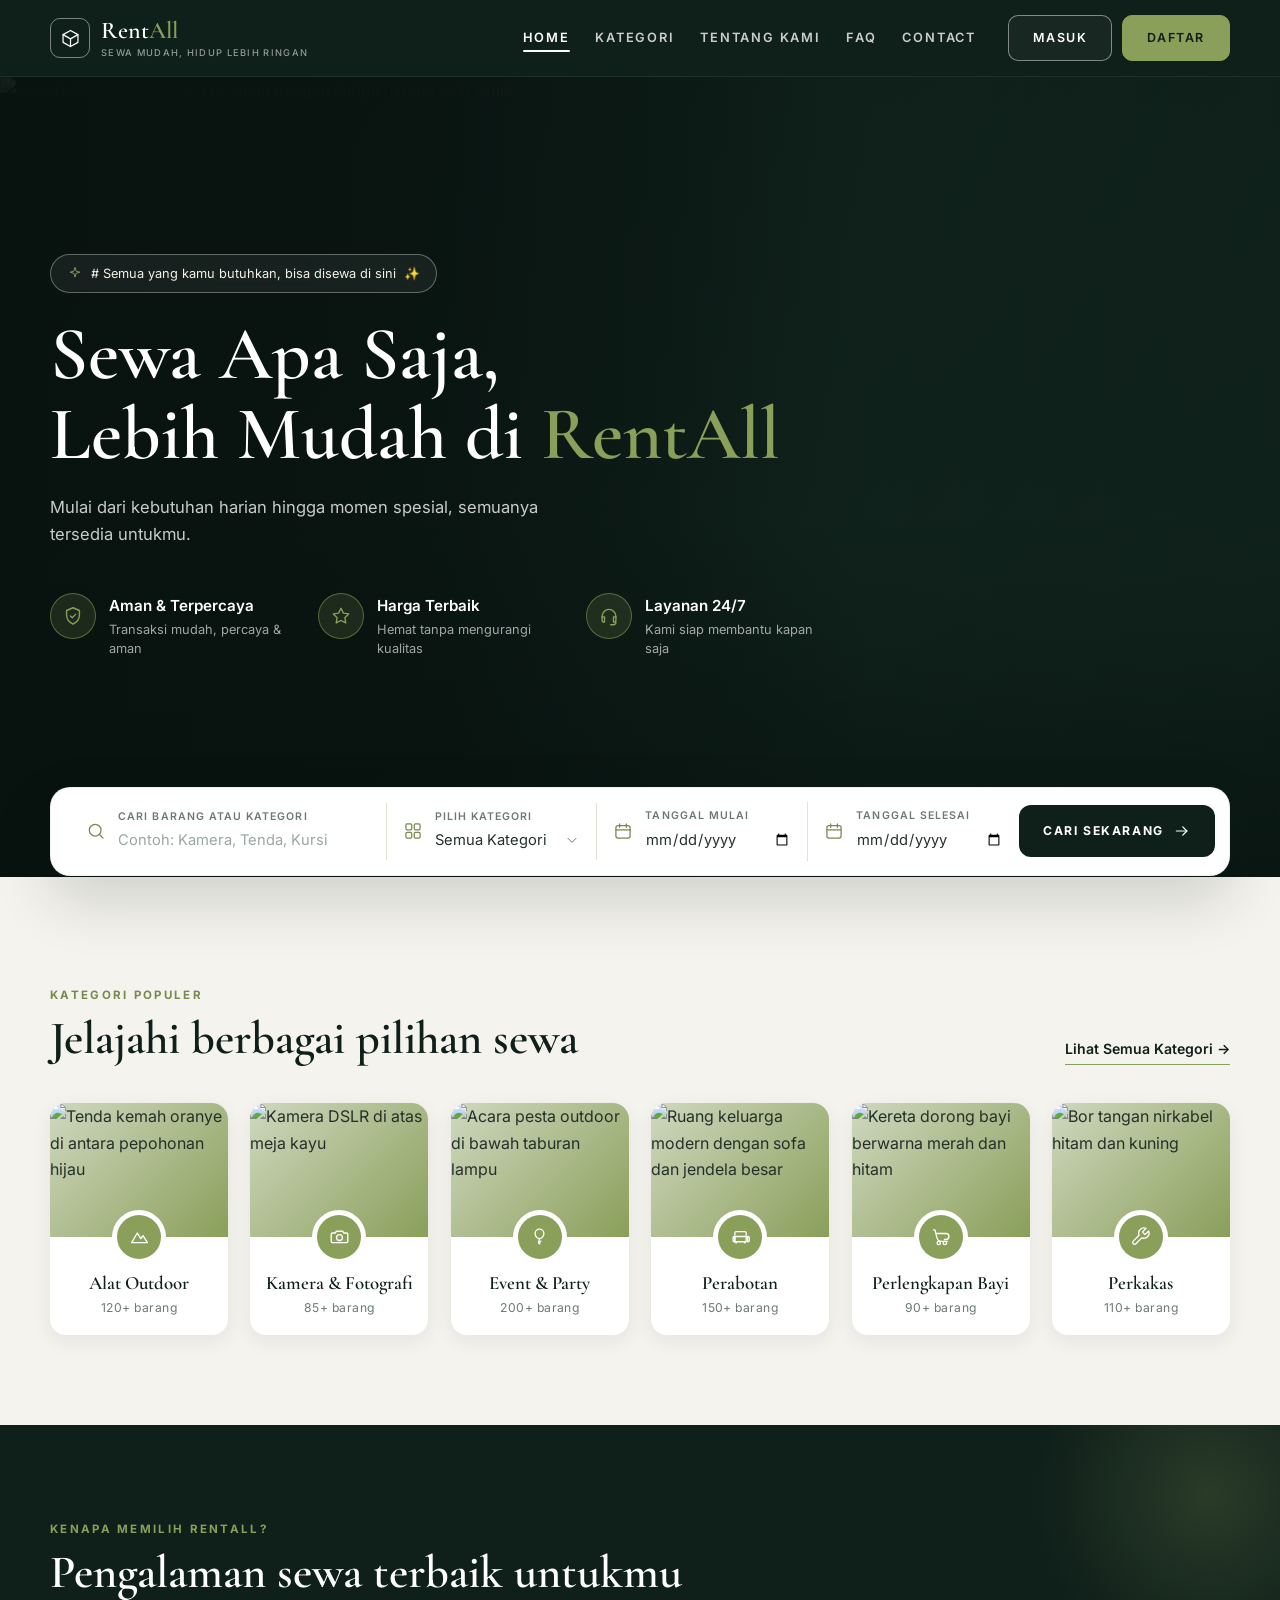
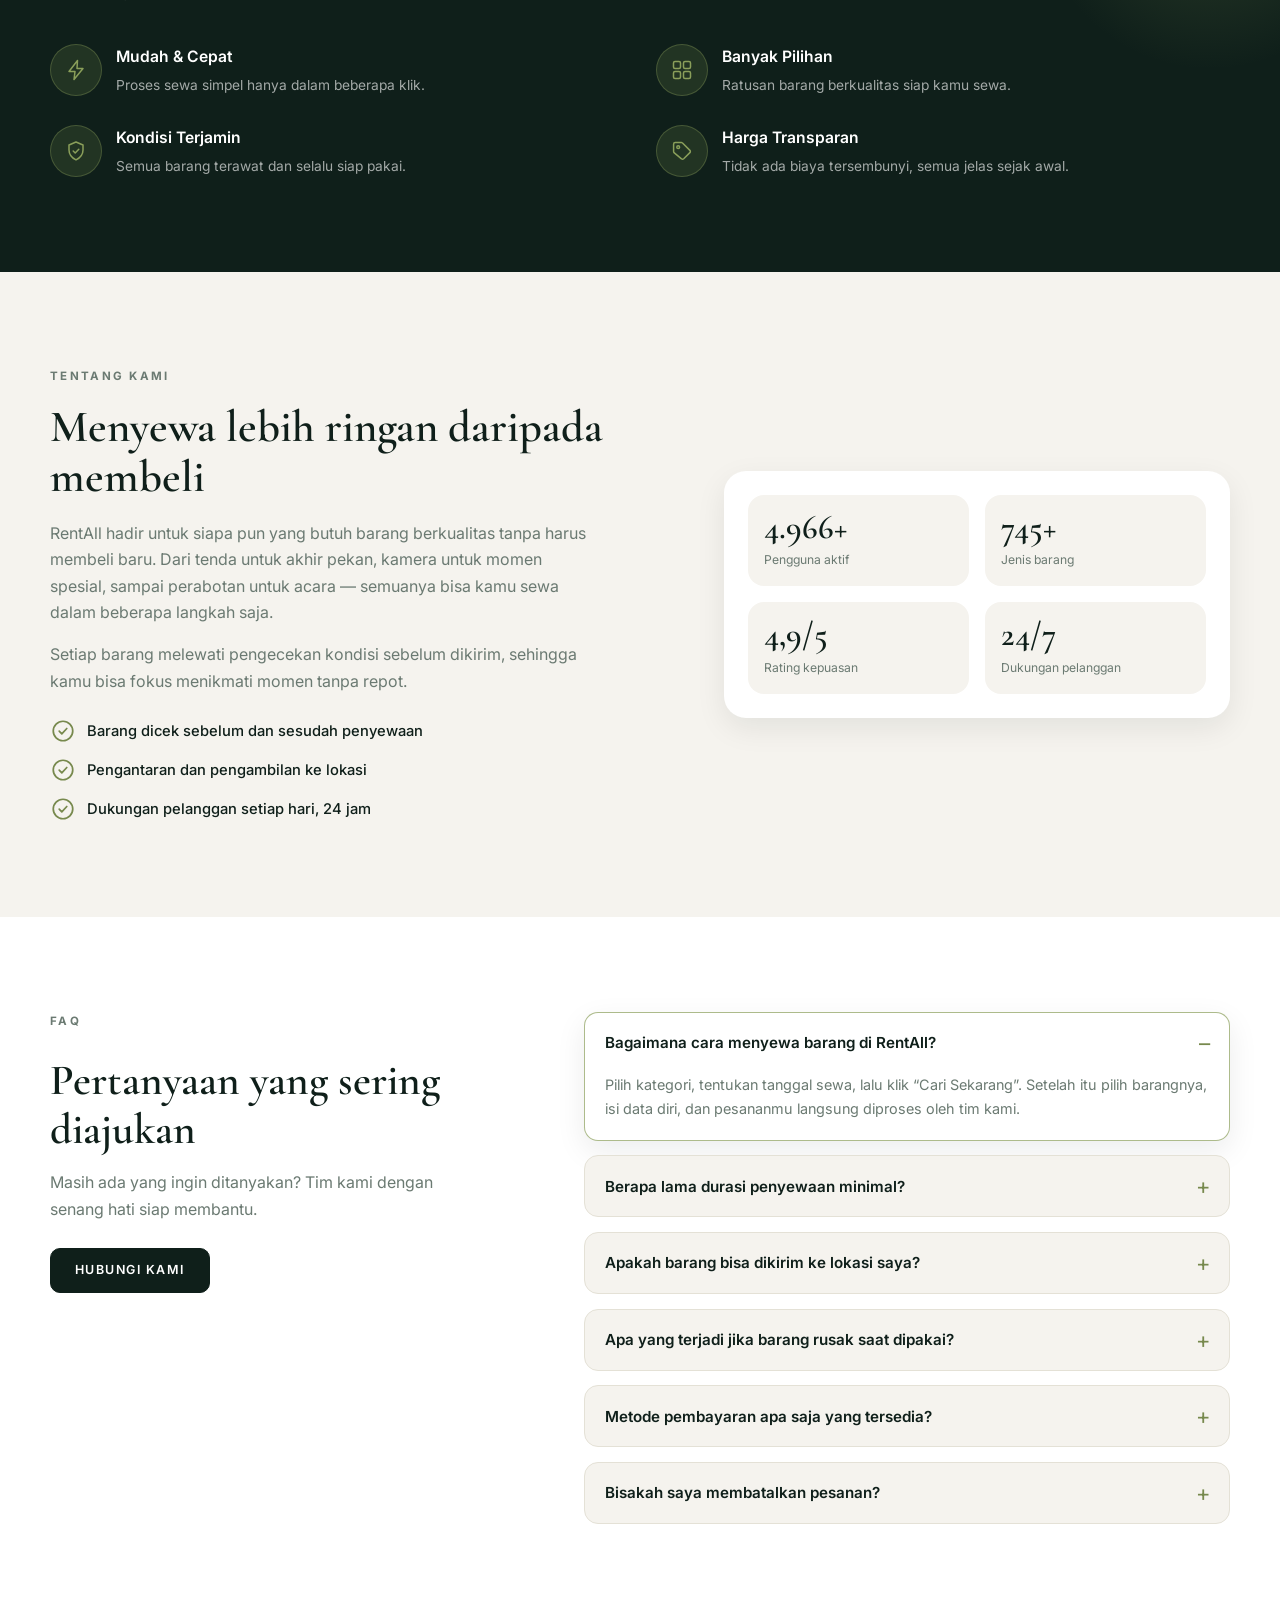
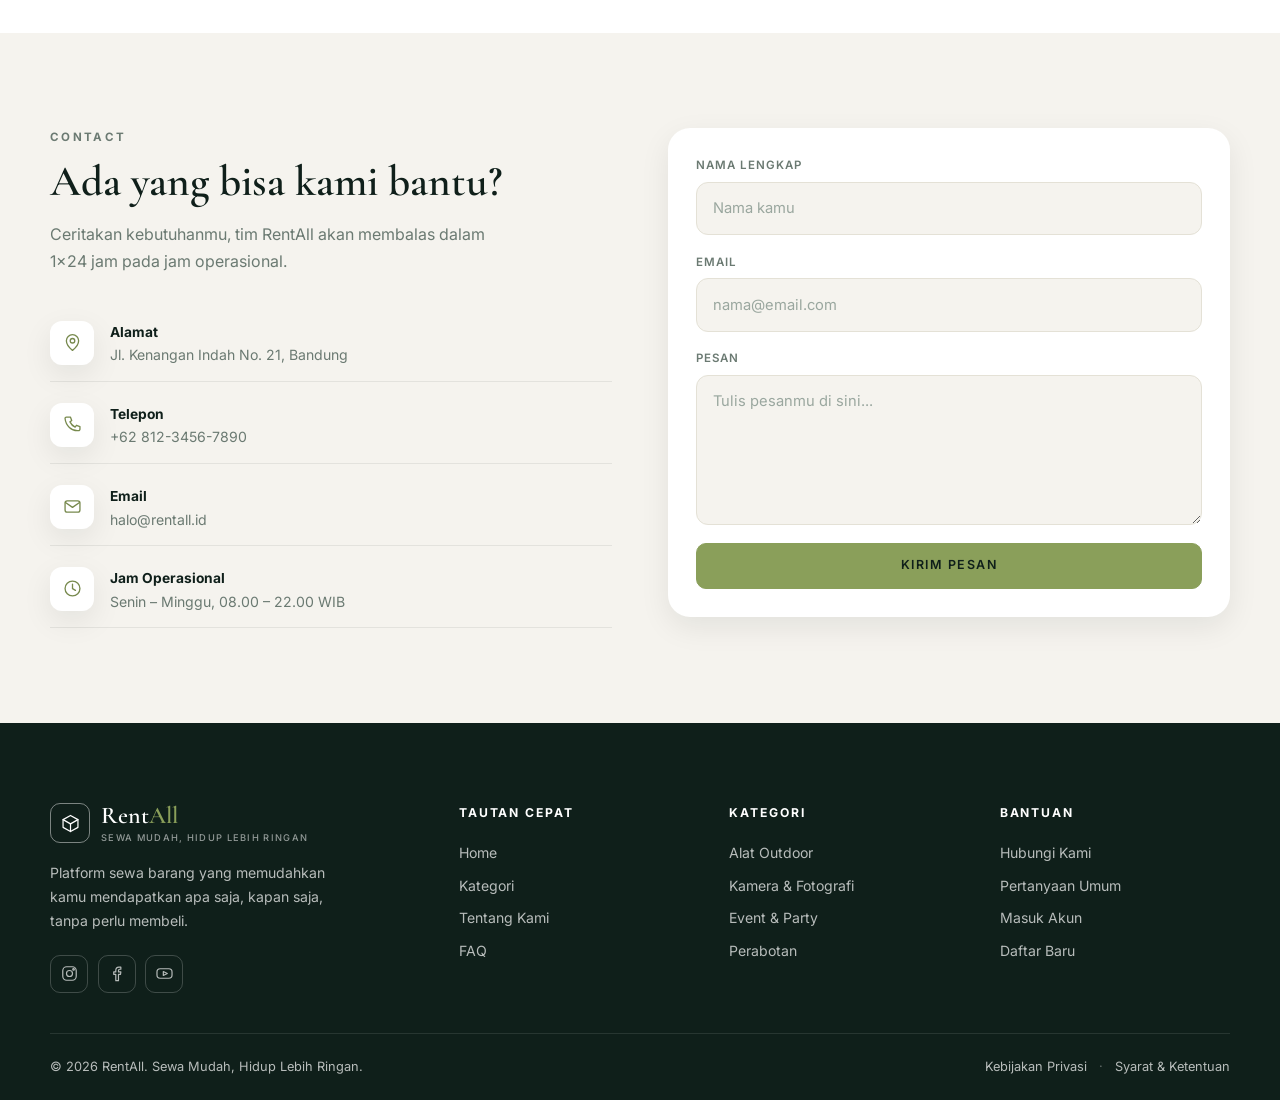
==== index.html @ a08d4164 "Initial commit rentall" ====
<!DOCTYPE html>
<html lang="id">
<head>
  <meta charset="UTF-8">
  <meta name="viewport" content="width=device-width, initial-scale=1.0">
  <meta name="description" content="RentAll — Sewa Mudah, Hidup Lebih Ringan. Sewa alat outdoor, kamera, perabotan, dan kebutuhan lainnya dengan mudah.">
  <title>RentAll — Sewa Mudah, Hidup Lebih Ringan</title>

  <!-- Google Fonts: serif elegan + sans bersih -->
  <link rel="preconnect" href="https://fonts.googleapis.com">
  <link rel="preconnect" href="https://fonts.gstatic.com" crossorigin>
  <link href="https://fonts.googleapis.com/css2?family=Cormorant+Garamond:wght@500;600;700&family=Inter:wght@400;500;600;700&display=swap" rel="stylesheet">

  <link rel="icon" href="data:image/svg+xml,%3Csvg xmlns='http://www.w3.org/2000/svg' viewBox='0 0 24 24' fill='none' stroke='%238a9f5a' stroke-width='1.6'%3E%3Cpath d='M12 2.8 20.5 7.6v8.8L12 21.2 3.5 16.4V7.6L12 2.8Z'/%3E%3C/svg%3E">
  <link rel="stylesheet" href="css/style.css">
  <script>document.documentElement.classList.add('js');</script>
  <script src="js/main.js" defer></script>
</head>

<body>
  <!-- ============ NAVBAR ============ -->
  <header class="site-header">
    <nav class="navbar container" aria-label="Navigasi utama">
      <!-- Logo kubus outline + wordmark -->
      <a href="#home" class="logo">
        <span class="logo-mark" aria-hidden="true">
          <svg viewBox="0 0 24 24" fill="none" stroke="currentColor" stroke-width="1.4" stroke-linecap="round" stroke-linejoin="round">
            <path d="M12 2.8 20.5 7.6v8.8L12 21.2 3.5 16.4V7.6L12 2.8Z"/>
            <path d="M3.5 7.6 12 12.4l8.5-4.8"/>
            <path d="M12 12.4v8.8"/>
          </svg>
        </span>
        <span class="logo-text"><span class="logo-name">Rent<span>All</span></span>
          <small>Sewa Mudah, Hidup Lebih Ringan</small>
        </span>
      </a>

      <!-- Checkbox hack untuk menu mobile -->
      <input type="checkbox" id="nav-toggle" class="nav-toggle">
      <label for="nav-toggle" class="nav-burger">
        <span class="sr-only">Buka menu navigasi</span>
        <svg viewBox="0 0 24 24" fill="none" stroke="currentColor" stroke-width="1.5" stroke-linecap="round" aria-hidden="true">
          <path d="M4 7h16M4 12h16M4 17h16"/>
        </svg>
      </label>

      <div class="nav-panel">
        <ul class="nav-links">
          <li><a href="#home" class="active">HOME</a></li>
          <li><a href="#kategori">KATEGORI</a></li>
          <li><a href="#tentang">TENTANG KAMI</a></li>
          <li><a href="#faq">FAQ</a></li>
          <li><a href="#contact">CONTACT</a></li>
        </ul>
        <div class="nav-actions">
          <a href="#masuk" class="btn btn-ghost">MASUK</a>
          <a href="#daftar" class="btn btn-olive">DAFTAR</a>
        </div>
      </div>
    </nav>
  </header>

  <main>
    <!-- ============ HERO ============ -->
    <section id="home" class="hero">
      <img class="hero-photo" src="https://images.unsplash.com/photo-1773634743642-84fa10a2acd9?auto=format&fit=crop&w=1920&q=80" alt="Area duduk outdoor yang nyaman dengan lampu hangat saat senja">
      <div class="hero-overlay" aria-hidden="true"></div>

      <div class="container hero-inner">
       <div class="hero-copy">
        <p class="hero-badge">
          <svg viewBox="0 0 24 24" fill="none" stroke="currentColor" stroke-width="1.4" stroke-linejoin="round" aria-hidden="true">
            <path d="m12 3.5 1.7 5.6 5.6 1.7-5.6 1.7-1.7 5.6-1.7-5.6-5.6-1.7 5.6-1.7L12 3.5Z"/>
          </svg>
          # Semua yang kamu butuhkan, bisa disewa di sini <span aria-hidden="true">✨</span>
        </p>

        <h1>Sewa Apa Saja,<br>Lebih Mudah di <span class="accent">RentAll</span></h1>

        <p class="hero-sub">Mulai dari kebutuhan harian hingga momen spesial, semuanya tersedia untukmu.</p>

        <!-- Tiga highlight berikon bulat -->
        <ul class="hero-highlights">
          <li>
            <span class="hl-icon" aria-hidden="true">
              <svg viewBox="0 0 24 24" fill="none" stroke="currentColor" stroke-width="1.5" stroke-linecap="round" stroke-linejoin="round">
                <path d="M12 3 19 6v5c0 4.4-2.9 7.9-7 9.9-4.1-2-7-5.5-7-9.9V6l7-3Z"/>
                <path d="m9.2 12 2 2 3.6-3.8"/>
              </svg>
            </span>
            <span class="hl-text">
              <strong>Aman &amp; Terpercaya</strong>
              <small>Transaksi mudah, percaya &amp; aman</small>
            </span>
          </li>
          <li>
            <span class="hl-icon" aria-hidden="true">
              <svg viewBox="0 0 24 24" fill="none" stroke="currentColor" stroke-width="1.5" stroke-linecap="round" stroke-linejoin="round">
                <path d="m12 3.6 2.6 5.3 5.8.8-4.2 4.1 1 5.8-5.2-2.7-5.2 2.7 1-5.8-4.2-4.1 5.8-.8L12 3.6Z"/>
              </svg>
            </span>
            <span class="hl-text">
              <strong>Harga Terbaik</strong>
              <small>Hemat tanpa mengurangi kualitas</small>
            </span>
          </li>
          <li>
            <span class="hl-icon" aria-hidden="true">
              <svg viewBox="0 0 24 24" fill="none" stroke="currentColor" stroke-width="1.5" stroke-linecap="round" stroke-linejoin="round">
                <path d="M4.5 13.5v-1.2a7.5 7.5 0 0 1 15 0v1.2"/>
                <path d="M4.5 13h2.6v5.6H6a1.5 1.5 0 0 1-1.5-1.5V13Z"/>
                <path d="M19.5 13h-2.6v5.6H18a1.5 1.5 0 0 0 1.5-1.5V13Z"/>
                <path d="M19.5 18.6v.4a2.5 2.5 0 0 1-2.5 2.5h-3.2"/>
              </svg>
            </span>
            <span class="hl-text">
              <strong>Layanan 24/7</strong>
              <small>Kami siap membantu kapan saja</small>
            </span>
          </li>
        </ul>
       </div>
      </div>
    </section>

    <!-- ============ SEARCH BAR MELAYANG ============ -->
    <section class="search" aria-label="Pencarian barang">
      <div class="container">
        <form class="search-card" action="#" method="get">
          <div class="search-field">
            <span class="sf-icon" aria-hidden="true">
              <svg viewBox="0 0 24 24" fill="none" stroke="currentColor" stroke-width="1.5" stroke-linecap="round">
                <circle cx="11" cy="11" r="7"/><path d="m20.5 20.5-4-4"/>
              </svg>
            </span>
            <span class="sf-body">
              <label for="q">Cari barang atau kategori</label>
              <input type="text" id="q" name="q" placeholder="Contoh: Kamera, Tenda, Kursi" required>
            </span>
          </div>

          <div class="search-field">
            <span class="sf-icon" aria-hidden="true">
              <svg viewBox="0 0 24 24" fill="none" stroke="currentColor" stroke-width="1.5" stroke-linecap="round" stroke-linejoin="round">
                <rect x="3.5" y="3.5" width="7" height="7" rx="1.5"/><rect x="13.5" y="3.5" width="7" height="7" rx="1.5"/>
                <rect x="3.5" y="13.5" width="7" height="7" rx="1.5"/><rect x="13.5" y="13.5" width="7" height="7" rx="1.5"/>
              </svg>
            </span>
            <span class="sf-body">
              <label for="kategori-pilih">Pilih Kategori</label>
              <select id="kategori-pilih" name="kategori" required>
                <option value="">Semua Kategori</option>
                <option>Alat Outdoor</option>
                <option>Kamera &amp; Fotografi</option>
                <option>Event &amp; Party</option>
                <option>Perabotan</option>
                <option>Perlengkapan Bayi</option>
                <option>Perkakas</option>
              </select>
            </span>
          </div>

          <div class="search-field">
            <span class="sf-icon" aria-hidden="true">
              <svg viewBox="0 0 24 24" fill="none" stroke="currentColor" stroke-width="1.5" stroke-linecap="round" stroke-linejoin="round">
                <rect x="3.5" y="5.5" width="17" height="15" rx="2.5"/><path d="M8 3.5v4M16 3.5v4M3.5 10.5h17"/>
              </svg>
            </span>
            <span class="sf-body">
              <label for="mulai">Tanggal Mulai</label>
              <input type="date" id="mulai" name="mulai" required>
            </span>
          </div>

          <div class="search-field">
            <span class="sf-icon" aria-hidden="true">
              <svg viewBox="0 0 24 24" fill="none" stroke="currentColor" stroke-width="1.5" stroke-linecap="round" stroke-linejoin="round">
                <rect x="3.5" y="5.5" width="17" height="15" rx="2.5"/><path d="M8 3.5v4M16 3.5v4M3.5 10.5h17"/>
              </svg>
            </span>
            <span class="sf-body">
              <label for="selesai">Tanggal Selesai</label>
              <input type="date" id="selesai" name="selesai" required>
            </span>
          </div>

          <button type="submit" class="btn-search">
            CARI SEKARANG
            <svg viewBox="0 0 24 24" fill="none" stroke="currentColor" stroke-width="1.6" stroke-linecap="round" stroke-linejoin="round" aria-hidden="true">
              <path d="M4.5 12h14"/><path d="m13 6.5 5.5 5.5-5.5 5.5"/>
            </svg>
          </button>
        </form>
      </div>
    </section>

    <!-- ============ KATEGORI POPULER ============ -->
    <section id="kategori" class="kategori">
      <div class="container">
        <div class="section-head">
          <div>
            <p class="kicker">KATEGORI POPULER</p>
            <h2>Jelajahi berbagai pilihan sewa</h2>
          </div>
          <a href="#kategori" class="link-more">Lihat Semua Kategori →</a>
        </div>

        <div class="cat-grid">
          <a href="#kategori" class="cat-card" data-keywords="tenda kemah camping sleeping bag carrier ransel matras kompor gunung hiking">
            <div class="cat-media">
              <img src="https://images.unsplash.com/photo-1504280390367-361c6d9f38f4?auto=format&fit=crop&w=800&q=80" alt="Tenda kemah oranye di antara pepohonan hijau" loading="lazy">
            </div>
            <div class="cat-body">
              <span class="cat-icon" aria-hidden="true">
                <svg viewBox="0 0 24 24" fill="none" stroke="currentColor" stroke-width="1.5" stroke-linecap="round" stroke-linejoin="round">
                  <path d="m3 19 6.5-11 4 6.5L16 11l5 8H3Z"/>
                </svg>
              </span>
              <h3>Alat Outdoor</h3>
              <p>120+ barang</p>
            </div>
          </a>

          <a href="#kategori" class="cat-card" data-keywords="kamera dslr mirrorless lensa tripod drone gopro foto video">
            <div class="cat-media">
              <img src="https://images.unsplash.com/photo-1495707902641-75cac588d2e9?auto=format&fit=crop&w=800&q=80" alt="Kamera DSLR di atas meja kayu" loading="lazy">
            </div>
            <div class="cat-body">
              <span class="cat-icon" aria-hidden="true">
                <svg viewBox="0 0 24 24" fill="none" stroke="currentColor" stroke-width="1.5" stroke-linecap="round" stroke-linejoin="round">
                  <path d="M4 8h3l1.5-2h7L17 8h3a1.5 1.5 0 0 1 1.5 1.5v8A1.5 1.5 0 0 1 20 19H4a1.5 1.5 0 0 1-1.5-1.5v-8A1.5 1.5 0 0 1 4 8Z"/>
                  <circle cx="12" cy="13.2" r="3.4"/>
                </svg>
              </span>
              <h3>Kamera &amp; Fotografi</h3>
              <p>85+ barang</p>
            </div>
          </a>

          <a href="#kategori" class="cat-card" data-keywords="pesta acara tenda sound system speaker kursi meja dekorasi lampu proyektor">
            <div class="cat-media">
              <img src="https://images.unsplash.com/photo-1574482211311-45a2169db57c?auto=format&fit=crop&w=800&q=80" alt="Acara pesta outdoor di bawah taburan lampu" loading="lazy">
            </div>
            <div class="cat-body">
              <span class="cat-icon" aria-hidden="true">
                <svg viewBox="0 0 24 24" fill="none" stroke="currentColor" stroke-width="1.5" stroke-linecap="round" stroke-linejoin="round">
                  <path d="M12 3.5a5 5 0 0 1 5 5c0 3.4-2.5 5.9-5 5.9S7 11.9 7 8.5a5 5 0 0 1 5-5Z"/>
                  <path d="M12 14.4c0 2-1.2 3.1-1.2 4.4 0 1 .8 1.7 1.7 1.7"/>
                  <path d="M11.4 18.6c1 0 1.9-.5 2.2-1.4"/>
                </svg>
              </span>
              <h3>Event &amp; Party</h3>
              <p>200+ barang</p>
            </div>
          </a>

          <a href="#kategori" class="cat-card" data-keywords="sofa meja kursi lemari kasur rak furnitur rumah">
            <div class="cat-media">
              <img src="https://images.unsplash.com/photo-1583847268964-b28dc8f51f92?auto=format&fit=crop&w=800&q=80" alt="Ruang keluarga modern dengan sofa dan jendela besar" loading="lazy">
            </div>
            <div class="cat-body">
              <span class="cat-icon" aria-hidden="true">
                <svg viewBox="0 0 24 24" fill="none" stroke="currentColor" stroke-width="1.5" stroke-linecap="round" stroke-linejoin="round">
                  <path d="M5.5 10.5V8A1.5 1.5 0 0 1 7 6.5h10A1.5 1.5 0 0 1 18.5 8v2.5"/>
                  <path d="M3.5 13.5A1.5 1.5 0 0 1 5 12h.5v6H5a1.5 1.5 0 0 1-1.5-1.5v-3Z"/>
                  <path d="M20.5 12A1.5 1.5 0 0 1 22 13.5v3A1.5 1.5 0 0 1 20.5 18H20v-6h.5Z"/>
                  <path d="M5.5 12h13v6h-13z"/>
                  <path d="M7 18v1.5M17 18v1.5"/>
                </svg>
              </span>
              <h3>Perabotan</h3>
              <p>150+ barang</p>
            </div>
          </a>

          <a href="#kategori" class="cat-card" data-keywords="stroller kereta dorong baby box bayi car seat anak">
            <div class="cat-media">
              <img src="https://images.unsplash.com/photo-1559135141-2bea6465fccf?auto=format&fit=crop&w=800&q=80" alt="Kereta dorong bayi berwarna merah dan hitam" loading="lazy">
            </div>
            <div class="cat-body">
              <span class="cat-icon" aria-hidden="true">
                <svg viewBox="0 0 24 24" fill="none" stroke="currentColor" stroke-width="1.5" stroke-linecap="round" stroke-linejoin="round">
                  <path d="M4 4.5h1.7l2.2 8.7a5.6 5.6 0 0 0 5.4 4.3H20"/>
                  <path d="M7.9 8.6h10.3a3.4 3.4 0 0 1 0 6.8h-1.7"/>
                  <circle cx="10" cy="19.4" r="1.9"/>
                  <circle cx="17" cy="19.4" r="1.9"/>
                </svg>
              </span>
              <h3>Perlengkapan Bayi</h3>
              <p>90+ barang</p>
            </div>
          </a>

          <a href="#kategori" class="cat-card" data-keywords="bor gerinda tangga obeng palu tang mesin tukang">
            <div class="cat-media">
              <img src="https://images.unsplash.com/photo-1572981779307-38b8cabb2407?auto=format&fit=crop&w=800&q=80" alt="Bor tangan nirkabel hitam dan kuning" loading="lazy">
            </div>
            <div class="cat-body">
              <span class="cat-icon" aria-hidden="true">
                <svg viewBox="0 0 24 24" fill="none" stroke="currentColor" stroke-width="1.5" stroke-linecap="round" stroke-linejoin="round">
                  <path d="M14.8 6.2a1 1 0 0 0 0 1.4l1.6 1.6a1 1 0 0 0 1.4 0l3.5-3.5a6 6 0 0 1-7.9 7.9l-6.7 6.7a2.1 2.1 0 0 1-3-3l6.7-6.7a6 6 0 0 1 7.9-7.9l-3.5 3.5Z"/>
                </svg>
              </span>
              <h3>Perkakas</h3>
              <p>110+ barang</p>
            </div>
          </a>
        </div>
      </div>
    </section>

    <!-- ============ KENAPA MEMILIH RENTALL ============ -->
    <section class="why" aria-labelledby="why-title">
      <div class="container">
        <p class="kicker">KENAPA MEMILIH RENTALL?</p>
        <h2 id="why-title">Pengalaman sewa terbaik untukmu</h2>

        <ul class="why-grid">
          <li class="why-item">
            <span class="why-icon" aria-hidden="true">
              <svg viewBox="0 0 24 24" fill="none" stroke="currentColor" stroke-width="1.5" stroke-linecap="round" stroke-linejoin="round">
                <path d="M13.5 2.5 5 13.5h6L10 21.5l9-11h-6l.5-8Z"/>
              </svg>
            </span>
            <div class="why-text">
              <h3>Mudah &amp; Cepat</h3>
              <p>Proses sewa simpel hanya dalam beberapa klik.</p>
            </div>
          </li>
          <li class="why-item">
            <span class="why-icon" aria-hidden="true">
              <svg viewBox="0 0 24 24" fill="none" stroke="currentColor" stroke-width="1.5" stroke-linecap="round" stroke-linejoin="round">
                <rect x="3.5" y="3.5" width="7" height="7" rx="1.5"/><rect x="13.5" y="3.5" width="7" height="7" rx="1.5"/>
                <rect x="3.5" y="13.5" width="7" height="7" rx="1.5"/><rect x="13.5" y="13.5" width="7" height="7" rx="1.5"/>
              </svg>
            </span>
            <div class="why-text">
              <h3>Banyak Pilihan</h3>
              <p>Ratusan barang berkualitas siap kamu sewa.</p>
            </div>
          </li>
          <li class="why-item">
            <span class="why-icon" aria-hidden="true">
              <svg viewBox="0 0 24 24" fill="none" stroke="currentColor" stroke-width="1.5" stroke-linecap="round" stroke-linejoin="round">
                <path d="M12 3 19 6v5c0 4.4-2.9 7.9-7 9.9-4.1-2-7-5.5-7-9.9V6l7-3Z"/>
                <path d="m9.2 12 2 2 3.6-3.8"/>
              </svg>
            </span>
            <div class="why-text">
              <h3>Kondisi Terjamin</h3>
              <p>Semua barang terawat dan selalu siap pakai.</p>
            </div>
          </li>
          <li class="why-item">
            <span class="why-icon" aria-hidden="true">
              <svg viewBox="0 0 24 24" fill="none" stroke="currentColor" stroke-width="1.5" stroke-linecap="round" stroke-linejoin="round">
                <path d="M3.6 11.4V5.2A1.6 1.6 0 0 1 5.2 3.6h6.2c.4 0 .8.2 1.1.4l7.4 7.4c.6.6.6 1.6 0 2.2l-6.2 6.2a1.6 1.6 0 0 1-2.2 0L4 13.7a1.6 1.6 0 0 1-.4-1.1Z"/>
                <circle cx="8.2" cy="8.2" r="1.4"/>
              </svg>
            </span>
            <div class="why-text">
              <h3>Harga Transparan</h3>
              <p>Tidak ada biaya tersembunyi, semua jelas sejak awal.</p>
            </div>
          </li>
        </ul>
      </div>
    </section>

    <!-- ============ TENTANG KAMI ============ -->
    <section id="tentang" class="tentang">
      <div class="container tentang-grid">
        <div class="tentang-text">
          <p class="kicker">TENTANG KAMI</p>
          <h2>Menyewa lebih ringan daripada membeli</h2>
          <p>RentAll hadir untuk siapa pun yang butuh barang berkualitas tanpa harus membeli baru. Dari tenda untuk akhir pekan, kamera untuk momen spesial, sampai perabotan untuk acara — semuanya bisa kamu sewa dalam beberapa langkah saja.</p>
          <p>Setiap barang melewati pengecekan kondisi sebelum dikirim, sehingga kamu bisa fokus menikmati momen tanpa repot.</p>

          <ul class="check-list">
            <li>
              <span aria-hidden="true"><svg viewBox="0 0 24 24" fill="none" stroke="currentColor" stroke-width="1.6" stroke-linecap="round" stroke-linejoin="round"><circle cx="12" cy="12" r="9"/><path d="m8.5 12.2 2.4 2.4 4.6-4.9"/></svg></span>
              Barang dicek sebelum dan sesudah penyewaan
            </li>
            <li>
              <span aria-hidden="true"><svg viewBox="0 0 24 24" fill="none" stroke="currentColor" stroke-width="1.6" stroke-linecap="round" stroke-linejoin="round"><circle cx="12" cy="12" r="9"/><path d="m8.5 12.2 2.4 2.4 4.6-4.9"/></svg></span>
              Pengantaran dan pengambilan ke lokasi
            </li>
            <li>
              <span aria-hidden="true"><svg viewBox="0 0 24 24" fill="none" stroke="currentColor" stroke-width="1.6" stroke-linecap="round" stroke-linejoin="round"><circle cx="12" cy="12" r="9"/><path d="m8.5 12.2 2.4 2.4 4.6-4.9"/></svg></span>
              Dukungan pelanggan setiap hari, 24 jam
            </li>
          </ul>
        </div>

        <aside class="stat-card" aria-label="Statistik RentAll">
          <div class="stat"><strong data-count="5000" data-suffix="+">5.000+</strong><span>Pengguna aktif</span></div>
          <div class="stat"><strong data-count="750" data-suffix="+">750+</strong><span>Jenis barang</span></div>
          <div class="stat"><strong data-count="4.9" data-decimals="1" data-suffix="/5">4,9/5</strong><span>Rating kepuasan</span></div>
          <div class="stat"><strong>24/7</strong><span>Dukungan pelanggan</span></div>
        </aside>
      </div>
    </section>

    <!-- ============ FAQ ============ -->
    <section id="faq" class="faq">
      <div class="container faq-grid">
        <div class="faq-intro">
          <p class="kicker">FAQ</p>
          <h2>Pertanyaan yang sering diajukan</h2>
          <p>Masih ada yang ingin ditanyakan? Tim kami dengan senang hati siap membantu.</p>
          <a href="#contact" class="btn btn-dark">HUBUNGI KAMI</a>
        </div>

        <div class="faq-list">
          <details open>
            <summary>Bagaimana cara menyewa barang di RentAll?</summary>
            <p>Pilih kategori, tentukan tanggal sewa, lalu klik “Cari Sekarang”. Setelah itu pilih barangnya, isi data diri, dan pesananmu langsung diproses oleh tim kami.</p>
          </details>
          <details>
            <summary>Berapa lama durasi penyewaan minimal?</summary>
            <p>Minimal penyewaan adalah 1 hari untuk sebagian besar barang. Beberapa barang tertentu memiliki durasi minimum yang berbeda, tertera di halaman detail barang.</p>
          </details>
          <details>
            <summary>Apakah barang bisa dikirim ke lokasi saya?</summary>
            <p>Bisa. Kami melayani pengantaran untuk area kota dan sekitarnya. Biaya pengantaran dihitung otomatis berdasarkan jarak, dan gratis untuk pesanan di atas Rp500.000.</p>
          </details>
          <details>
            <summary>Apa yang terjadi jika barang rusak saat dipakai?</summary>
            <p>Segera hubungi kami. Kerusakan ringan akibat pemakaian normal tidak dikenakan biaya. Kerusakan berat atau kehilangan akan dikenakan biaya penggantian sesuai nilai barang.</p>
          </details>
          <details>
            <summary>Metode pembayaran apa saja yang tersedia?</summary>
            <p>Kami menerima transfer bank, e-wallet, kartu kredit, serta pembayaran di tempat untuk area tertentu. Semua pembayaran dikonfirmasi lewat email resmi RentAll.</p>
          </details>
          <details>
            <summary>Bisakah saya membatalkan pesanan?</summary>
            <p>Ya. Pembatalan gratis hingga 24 jam sebelum jadwal pengantaran dan akan dikembalikan 100%. Setelah itu, biaya sewa hari pertama hangus.</p>
          </details>
        </div>
      </div>
    </section>

    <!-- ============ CONTACT ============ -->
    <section id="contact" class="contact">
      <div class="container contact-grid">
        <div class="contact-info">
          <p class="kicker">CONTACT</p>
          <h2>Ada yang bisa kami bantu?</h2>
          <p>Ceritakan kebutuhanmu, tim RentAll akan membalas dalam 1×24 jam pada jam operasional.</p>

          <ul class="info-list">
            <li>
              <span class="info-icon" aria-hidden="true">
                <svg viewBox="0 0 24 24" fill="none" stroke="currentColor" stroke-width="1.5" stroke-linecap="round" stroke-linejoin="round"><path d="M12 21s7-5.6 7-11a7 7 0 1 0-14 0c0 5.4 7 11 7 11Z"/><circle cx="12" cy="10" r="2.6"/></svg>
              </span>
              <div><strong>Alamat</strong><p>Jl. Kenangan Indah No. 21, Bandung</p></div>
            </li>
            <li>
              <span class="info-icon" aria-hidden="true">
                <svg viewBox="0 0 24 24" fill="none" stroke="currentColor" stroke-width="1.5" stroke-linecap="round" stroke-linejoin="round"><path d="M6.6 3.5h3l1.5 4-2 1.5a12 12 0 0 0 5.9 5.9l1.5-2 4 1.5v3a1.6 1.6 0 0 1-1.7 1.6C10.7 19.7 4.3 13.3 3.5 5.2A1.6 1.6 0 0 1 5.1 3.5h1.5Z"/></svg>
              </span>
              <div><strong>Telepon</strong><p>+62 812-3456-7890</p></div>
            </li>
            <li>
              <span class="info-icon" aria-hidden="true">
                <svg viewBox="0 0 24 24" fill="none" stroke="currentColor" stroke-width="1.5" stroke-linecap="round" stroke-linejoin="round"><rect x="3.5" y="5.5" width="17" height="13" rx="2.5"/><path d="m4 7.5 8 5.5 8-5.5"/></svg>
              </span>
              <div><strong>Email</strong><p>halo@rentall.id</p></div>
            </li>
            <li>
              <span class="info-icon" aria-hidden="true">
                <svg viewBox="0 0 24 24" fill="none" stroke="currentColor" stroke-width="1.5" stroke-linecap="round" stroke-linejoin="round"><circle cx="12" cy="12" r="8.5"/><path d="M12 7v5.2l3.4 2"/></svg>
              </span>
              <div><strong>Jam Operasional</strong><p>Senin – Minggu, 08.00 – 22.00 WIB</p></div>
            </li>
          </ul>
        </div>

        <form class="contact-form" action="#" method="get">
          <div class="field">
            <label for="nama">Nama Lengkap</label>
            <input type="text" id="nama" name="nama" placeholder="Nama kamu" required>
          </div>
          <div class="field">
            <label for="email">Email</label>
            <input type="email" id="email" name="email" placeholder="nama@email.com" required>
          </div>
          <div class="field">
            <label for="pesan">Pesan</label>
            <textarea id="pesan" name="pesan" rows="5" placeholder="Tulis pesanmu di sini..." required></textarea>
          </div>
          <button type="submit" class="btn btn-olive btn-block">KIRIM PESAN</button>
        </form>
      </div>
    </section>
  </main>

  <!-- ============ FOOTER ============ -->
  <footer class="site-footer">
    <div class="container footer-grid">
      <div class="footer-brand">
        <a href="#home" class="logo">
          <span class="logo-mark" aria-hidden="true">
            <svg viewBox="0 0 24 24" fill="none" stroke="currentColor" stroke-width="1.4" stroke-linecap="round" stroke-linejoin="round">
              <path d="M12 2.8 20.5 7.6v8.8L12 21.2 3.5 16.4V7.6L12 2.8Z"/>
              <path d="M3.5 7.6 12 12.4l8.5-4.8"/>
              <path d="M12 12.4v8.8"/>
            </svg>
          </span>
          <span class="logo-text"><span class="logo-name">Rent<span>All</span></span>
            <small>Sewa Mudah, Hidup Lebih Ringan</small>
          </span>
        </a>
        <p>Platform sewa barang yang memudahkan kamu mendapatkan apa saja, kapan saja, tanpa perlu membeli.</p>

        <div class="social">
          <a href="#" aria-label="Instagram RentAll">
            <svg viewBox="0 0 24 24" fill="none" stroke="currentColor" stroke-width="1.5" stroke-linecap="round" stroke-linejoin="round"><rect x="3.5" y="3.5" width="17" height="17" rx="5"/><circle cx="12" cy="12" r="3.8"/><circle cx="17.1" cy="6.9" r="1"/></svg>
          </a>
          <a href="#" aria-label="Facebook RentAll">
            <svg viewBox="0 0 24 24" fill="none" stroke="currentColor" stroke-width="1.5" stroke-linecap="round" stroke-linejoin="round"><path d="M14.5 21v-8h2.6l.4-3h-3V8.1c0-.9.3-1.5 1.6-1.5h1.4V4a20 20 0 0 0-2.4-.1c-2.4 0-4 1.4-4 4.1V10H8.5v3h2.6v8h3.4Z"/></svg>
          </a>
          <a href="#" aria-label="YouTube RentAll">
            <svg viewBox="0 0 24 24" fill="none" stroke="currentColor" stroke-width="1.5" stroke-linecap="round" stroke-linejoin="round"><rect x="2.5" y="6" width="19" height="12" rx="4"/><path d="m10.5 9.5 5 2.5-5 2.5v-5Z"/></svg>
          </a>
        </div>
      </div>

      <div>
        <h4>Tautan Cepat</h4>
        <ul>
          <li><a href="#home">Home</a></li>
          <li><a href="#kategori">Kategori</a></li>
          <li><a href="#tentang">Tentang Kami</a></li>
          <li><a href="#faq">FAQ</a></li>
        </ul>
      </div>

      <div>
        <h4>Kategori</h4>
        <ul>
          <li><a href="#kategori">Alat Outdoor</a></li>
          <li><a href="#kategori">Kamera &amp; Fotografi</a></li>
          <li><a href="#kategori">Event &amp; Party</a></li>
          <li><a href="#kategori">Perabotan</a></li>
        </ul>
      </div>

      <div>
        <h4>Bantuan</h4>
        <ul>
          <li><a href="#contact">Hubungi Kami</a></li>
          <li><a href="#faq">Pertanyaan Umum</a></li>
          <li><a href="#masuk">Masuk Akun</a></li>
          <li><a href="#daftar">Daftar Baru</a></li>
        </ul>
      </div>
    </div>

    <div class="container footer-bottom">
      <p>© 2026 RentAll. Sewa Mudah, Hidup Lebih Ringan.</p>
      <p>
        <a href="#">Kebijakan Privasi</a>
        <span aria-hidden="true">·</span>
        <a href="#">Syarat &amp; Ketentuan</a>
      </p>
    </div>
  </footer>

  <!-- ============ MODAL MASUK (:target) ============ -->
  <div id="masuk" class="modal" role="dialog" aria-modal="true" aria-labelledby="masuk-title">
    <a href="#" class="modal-backdrop" aria-label="Tutup dialog"></a>
    <div class="modal-card">
      <a href="#" class="modal-close" aria-label="Tutup dialog">
        <svg viewBox="0 0 24 24" fill="none" stroke="currentColor" stroke-width="1.6" stroke-linecap="round" aria-hidden="true"><path d="m6.5 6.5 11 11M17.5 6.5l-11 11"/></svg>
      </a>
      <span class="modal-mark" aria-hidden="true">
        <svg viewBox="0 0 24 24" fill="none" stroke="currentColor" stroke-width="1.4" stroke-linecap="round" stroke-linejoin="round">
          <path d="M12 2.8 20.5 7.6v8.8L12 21.2 3.5 16.4V7.6L12 2.8Z"/><path d="M3.5 7.6 12 12.4l8.5-4.8"/><path d="M12 12.4v8.8"/>
        </svg>
      </span>
      <h2 id="masuk-title">Masuk ke RentAll</h2>
      <p class="modal-sub">Selamat datang kembali, yuk lanjutkan sewamu.</p>

      <form action="#" method="get">
        <div class="field">
          <label for="m-email">Email</label>
          <input type="email" id="m-email" name="m-email" placeholder="nama@email.com" required>
        </div>
        <div class="field">
          <label for="m-pass">Kata Sandi</label>
          <input type="password" id="m-pass" name="m-pass" placeholder="••••••••" required>
        </div>
        <div class="modal-row">
          <label class="check"><input type="checkbox" name="ingat" checked> Ingat saya</label>
          <a href="#">Lupa kata sandi?</a>
        </div>
        <button type="submit" class="btn btn-olive btn-block">MASUK</button>
      </form>

      <p class="modal-foot">Belum punya akun? <a href="#daftar">Daftar di sini</a></p>
    </div>
  </div>

  <!-- ============ MODAL DAFTAR (:target) ============ -->
  <div id="daftar" class="modal" role="dialog" aria-modal="true" aria-labelledby="daftar-title">
    <a href="#" class="modal-backdrop" aria-label="Tutup dialog"></a>
    <div class="modal-card">
      <a href="#" class="modal-close" aria-label="Tutup dialog">
        <svg viewBox="0 0 24 24" fill="none" stroke="currentColor" stroke-width="1.6" stroke-linecap="round" aria-hidden="true"><path d="m6.5 6.5 11 11M17.5 6.5l-11 11"/></svg>
      </a>
      <span class="modal-mark" aria-hidden="true">
        <svg viewBox="0 0 24 24" fill="none" stroke="currentColor" stroke-width="1.4" stroke-linecap="round" stroke-linejoin="round">
          <path d="M12 2.8 20.5 7.6v8.8L12 21.2 3.5 16.4V7.6L12 2.8Z"/><path d="M3.5 7.6 12 12.4l8.5-4.8"/><path d="M12 12.4v8.8"/>
        </svg>
      </span>
      <h2 id="daftar-title">Daftar Akun Baru</h2>
      <p class="modal-sub">Gratis, dan hanya butuh satu menit.</p>

      <form action="#" method="get">
        <div class="field">
          <label for="d-nama">Nama Lengkap</label>
          <input type="text" id="d-nama" name="d-nama" placeholder="Nama kamu" required>
        </div>
        <div class="field">
          <label for="d-email">Email</label>
          <input type="email" id="d-email" name="d-email" placeholder="nama@email.com" required>
        </div>
        <div class="field">
          <label for="d-pass">Kata Sandi</label>
          <input type="password" id="d-pass" name="d-pass" placeholder="Minimal 8 karakter" minlength="8" required>
        </div>
        <div class="modal-row">
          <label class="check"><input type="checkbox" name="syarat" required> Saya setuju dengan syarat &amp; ketentuan</label>
        </div>
        <button type="submit" class="btn btn-olive btn-block">DAFTAR</button>
      </form>

      <p class="modal-foot">Sudah punya akun? <a href="#masuk">Masuk di sini</a></p>
    </div>
  </div>
</body>
</html>
---- css/style.css ----
/* =========================================================
   RentAll — Gaya utama
   HTML + CSS + JavaScript murni (js/main.js), tanpa framework
   ========================================================= */

/* ---------- 1. Variabel ---------- */
:root {
  --green-900: #0f1f1a;      /* hijau tua dominan */
  --green-800: #132a22;
  --green-700: #1b382d;
  --olive: #8a9f5a;          /* aksen olive */
  --olive-dark: #77894d;
  --cream: #f5f3ee;          /* background section bawah */
  --cream-2: #ecefe4;
  --white: #ffffff;
  --text: #24312b;
  --muted: #6b7a72;
  --line: #e4e1d6;
  --shadow: 0 10px 30px rgba(15, 31, 26, 0.08);
  --shadow-lg: 0 24px 60px rgba(15, 31, 26, 0.16);
  --r-sm: 10px;
  --r-md: 16px;
  --r-lg: 22px;
  --serif: 'Cormorant Garamond', Georgia, 'Times New Roman', serif;
  --sans: 'Inter', system-ui, -apple-system, 'Segoe UI', sans-serif;
  --container: 1180px;
}

/* ---------- 2. Dasar ---------- */
*,
*::before,
*::after { box-sizing: border-box; }

* { margin: 0; padding: 0; }

html {
  scroll-behavior: smooth;
  scroll-padding-top: 90px; /* jarak aman di bawah navbar sticky */
}

body {
  font-family: var(--sans);
  font-size: 1rem;
  line-height: 1.65;
  color: var(--text);
  background: var(--cream);
  -webkit-font-smoothing: antialiased;
}

img { display: block; max-width: 100%; }
a { color: inherit; text-decoration: none; }
ul { list-style: none; }
button, input, select, textarea { font: inherit; color: inherit; }
button { cursor: pointer; }

h1, h2 { font-family: var(--serif); font-weight: 600; line-height: 1.12; color: var(--green-900); }

.container {
  width: min(100% - 2.5rem, var(--container));
  margin-inline: auto;
}

.sr-only {
  position: absolute;
  width: 1px; height: 1px;
  overflow: hidden;
  clip: rect(0 0 0 0);
  white-space: nowrap;
}

.kicker {
  font-size: 0.72rem;
  font-weight: 700;
  letter-spacing: 0.2em;
  text-transform: uppercase;
  color: var(--olive-dark);
}

/* ---------- 3. Tombol ---------- */
.btn {
  display: inline-flex;
  align-items: center;
  justify-content: center;
  gap: 0.5rem;
  padding: 0.72rem 1.5rem;
  border: 1px solid transparent;
  border-radius: var(--r-sm);
  font-size: 0.78rem;
  font-weight: 600;
  letter-spacing: 0.12em;
  text-transform: uppercase;
  transition: background 0.25s, color 0.25s, border-color 0.25s, transform 0.25s;
}

.btn-ghost {
  border-color: rgba(255, 255, 255, 0.45);
  background: rgba(255, 255, 255, 0.04);
  color: #fff;
}
.btn-ghost:hover { background: #fff; color: var(--green-900); }

.btn-olive { background: var(--olive); color: var(--green-900); border-color: var(--olive); }
.btn-olive:hover { background: var(--olive-dark); border-color: var(--olive-dark); transform: translateY(-2px); }

.btn-dark { background: var(--green-900); color: #fff; border-color: var(--green-900); }
.btn-dark:hover { background: var(--olive); color: var(--green-900); border-color: var(--olive); }

.btn-block { width: 100%; }

/* ---------- 4. Navbar ---------- */
.site-header {
  position: sticky;
  top: 0;
  z-index: 100;
  background: var(--green-900);
  border-bottom: 1px solid rgba(255, 255, 255, 0.07);
}

.navbar {
  display: flex;
  align-items: center;
  gap: 1rem;
  min-height: 76px;
}

.logo { display: flex; align-items: center; gap: 0.7rem; margin-right: auto; }

.logo-mark {
  display: grid;
  place-items: center;
  width: 40px;
  height: 40px;
  border: 1px solid rgba(255, 255, 255, 0.45);
  border-radius: var(--r-sm);
  color: #fff;
  flex-shrink: 0;
}
.logo-mark svg { width: 21px; height: 21px; }

.logo-text {
  display: flex;
  flex-direction: column;
  font-family: var(--serif);
  font-size: 1.5rem;
  font-weight: 600;
  line-height: 1;
  color: #fff;
}
.logo-name { display: block; }
.logo-name span { color: var(--olive); }
.logo-text small {
  font-family: var(--sans);
  font-size: 0.58rem;
  font-weight: 500;
  letter-spacing: 0.14em;
  text-transform: uppercase;
  color: rgba(255, 255, 255, 0.55);
  margin-top: 0.28rem;
}

/* Checkbox hack (mobile) */
.nav-toggle { position: absolute; opacity: 0; width: 0; height: 0; pointer-events: none; }

.nav-burger {
  display: grid;
  place-items: center;
  width: 42px;
  height: 42px;
  border: 1px solid rgba(255, 255, 255, 0.28);
  border-radius: var(--r-sm);
  color: #fff;
  cursor: pointer;
  transition: background 0.25s;
}
.nav-burger:hover { background: rgba(255, 255, 255, 0.1); }
.nav-burger svg { width: 22px; height: 22px; }

.nav-panel {
  position: absolute;
  top: 100%;
  left: 0;
  right: 0;
  display: none;
  flex-direction: column;
  gap: 1.4rem;
  padding: 1.2rem 1.25rem 1.6rem;
  background: var(--green-800);
  border-top: 1px solid rgba(255, 255, 255, 0.08);
  box-shadow: 0 24px 40px rgba(0, 0, 0, 0.35);
}
.nav-toggle:checked ~ .nav-panel { display: flex; }

/* Menu mobile menutup sendiri setelah salah satu anchor dipilih */
@media (max-width: 959.98px) {
  body:has(main > section:target) .nav-toggle:checked ~ .nav-panel { display: none; }
}

.nav-links { display: flex; flex-direction: column; gap: 0.35rem; }
.nav-links a {
  position: relative;
  display: inline-block;
  padding: 0.45rem 0;
  font-size: 0.8rem;
  font-weight: 600;
  letter-spacing: 0.14em;
  color: rgba(255, 255, 255, 0.78);
  transition: color 0.25s;
}
.nav-links a:hover { color: #fff; }
.nav-links a.active { color: #fff; }
.nav-links a.active::after {
  content: "";
  position: absolute;
  left: 0; bottom: 0.15rem;
  width: 100%; height: 2px;
  background: #fff;
  border-radius: 2px;
}

.nav-actions { display: flex; flex-direction: row; gap: 0.6rem; }

/* ---------- 5. Hero ---------- */
.hero {
  position: relative;
  overflow: hidden;
  display: flex;
  align-items: center;
  min-height: clamp(560px, 90vh, 800px);
  background: linear-gradient(125deg, var(--green-900), var(--green-700));
}

.hero-photo,
.hero-overlay { position: absolute; inset: 0; width: 100%; height: 100%; }

.hero-photo { z-index: 0; object-fit: cover; object-position: center; }

.hero-overlay {
  z-index: 1;
  background:
    linear-gradient(90deg, rgba(8, 18, 15, 0.95) 0%, rgba(8, 18, 15, 0.85) 35%, rgba(8, 18, 15, 0.45) 68%, rgba(8, 18, 15, 0.55) 100%),
    linear-gradient(0deg, rgba(8, 18, 15, 0.75) 0%, rgba(8, 18, 15, 0) 45%);
}

.hero-inner {
  position: relative;
  z-index: 2;
  padding-block: clamp(70px, 12vh, 120px) 150px;
}

.hero-copy { max-width: 780px; }

.hero-badge {
  display: inline-flex;
  align-items: center;
  gap: 0.5rem;
  padding: 0.5rem 1rem;
  border: 1px solid rgba(255, 255, 255, 0.32);
  border-radius: 999px;
  background: rgba(255, 255, 255, 0.06);
  backdrop-filter: blur(6px);
  color: #f3f1e8;
  font-size: 0.8rem;
}
.hero-badge svg { width: 16px; height: 16px; color: var(--olive); flex-shrink: 0; }

.hero h1 {
  margin-top: 1.4rem;
  color: #fff;
  font-size: clamp(2.6rem, 6.4vw, 4.7rem);
  line-height: 1.06;
}
.hero h1 .accent { color: var(--olive); }

.hero-sub {
  margin-top: 1.2rem;
  max-width: 520px;
  color: rgba(255, 255, 255, 0.78);
  font-size: clamp(0.98rem, 1.3vw, 1.1rem);
}

/* Tiga highlight berikon bulat */
.hero-highlights {
  display: grid;
  gap: 1.1rem;
  margin-top: 2.8rem;
}
.hero-highlights li { display: flex; align-items: flex-start; gap: 0.8rem; }

.hl-icon {
  display: grid;
  place-items: center;
  width: 46px;
  height: 46px;
  flex-shrink: 0;
  border-radius: 50%;
  border: 1px solid rgba(138, 159, 90, 0.55);
  background: rgba(138, 159, 90, 0.16);
  color: var(--olive);
}
.hl-icon svg { width: 22px; height: 22px; }

.hl-text { display: flex; flex-direction: column; gap: 0.1rem; }
.hl-text strong { color: #fff; font-size: 0.95rem; font-weight: 600; }
.hl-text small { color: rgba(255, 255, 255, 0.62); font-size: 0.8rem; line-height: 1.5; }

/* ---------- 6. Search bar melayang ---------- */
.search {
  position: relative;
  z-index: 10;
  margin-top: -90px; /* menumpuk di batas hero & section bawah */
}

.search-card {
  display: grid;
  gap: 0.6rem;
  padding: 1.1rem;
  background: var(--white);
  border: 1px solid rgba(15, 31, 26, 0.06);
  border-radius: 20px;
  box-shadow: var(--shadow-lg);
}

.search-field {
  display: flex;
  align-items: center;
  gap: 0.75rem;
  padding: 0.45rem 0.6rem;
  border-bottom: 1px solid var(--line);
}
.search-field:last-of-type { border-bottom: 0; }

.sf-icon { width: 20px; height: 20px; flex-shrink: 0; color: var(--olive-dark); }
.sf-icon svg { width: 100%; height: 100%; }

.sf-body { display: flex; flex-direction: column; flex: 1; min-width: 0; }
.sf-body label {
  font-size: 0.66rem;
  font-weight: 600;
  letter-spacing: 0.1em;
  text-transform: uppercase;
  color: var(--muted);
}
.sf-body input,
.sf-body select {
  width: 100%;
  padding: 0.15rem 0;
  border: 0;
  background: transparent;
  outline: none;
  font-size: 0.92rem;
  color: var(--text);
}
.sf-body input::placeholder { color: #9aa79f; }
.sf-body select {
  appearance: none;
  padding-right: 1.4rem;
  background-image: url("data:image/svg+xml,%3Csvg xmlns='http://www.w3.org/2000/svg' viewBox='0 0 24 24' fill='none' stroke='%236b7a72' stroke-width='1.5' stroke-linecap='round' stroke-linejoin='round'%3E%3Cpath d='m6 9.5 6 6 6-6'/%3E%3C/svg%3E");
  background-repeat: no-repeat;
  background-position: right center;
  background-size: 16px;
}

.btn-search {
  display: inline-flex;
  align-items: center;
  justify-content: center;
  gap: 0.6rem;
  padding: 1rem 1.5rem;
  border: 0;
  border-radius: 12px;
  background: var(--green-900);
  color: #fff;
  font-size: 0.76rem;
  font-weight: 700;
  letter-spacing: 0.13em;
  white-space: nowrap;
  transition: background 0.25s, color 0.25s, transform 0.25s;
}
.btn-search svg { width: 18px; height: 18px; }
.btn-search:hover { background: var(--olive); color: var(--green-900); transform: translateY(-2px); }

/* ---------- 7. Kategori populer ---------- */
.kategori { background: var(--cream); padding: clamp(70px, 9vw, 110px) 0 clamp(60px, 8vw, 90px); }

.section-head {
  display: flex;
  flex-direction: column;
  gap: 1rem;
  margin-bottom: 2.4rem;
}
.section-head h2 { margin-top: 0.5rem; font-size: clamp(2rem, 4vw, 2.9rem); }

.link-more {
  align-self: flex-start;
  font-size: 0.88rem;
  font-weight: 600;
  color: var(--green-900);
  border-bottom: 1px solid var(--olive);
  padding-bottom: 0.2rem;
  transition: color 0.25s, border-color 0.25s;
}
.link-more:hover { color: var(--olive-dark); }

.cat-grid { display: grid; grid-template-columns: repeat(2, 1fr); gap: 1rem; }

.cat-card {
  display: block;
  background: var(--white);
  border-radius: var(--r-md);
  overflow: hidden;
  box-shadow: 0 6px 20px rgba(15, 31, 26, 0.07);
  transition: transform 0.3s ease, box-shadow 0.3s ease;
}
.cat-card:hover { transform: translateY(-8px); box-shadow: 0 22px 42px rgba(15, 31, 26, 0.16); }

.cat-media {
  display: block;
  aspect-ratio: 4 / 3;
  overflow: hidden;
  background: linear-gradient(135deg, #cfd8bf, var(--olive)); /* placeholder anggun jika gambar gagal */
}
.cat-media img { width: 100%; height: 100%; object-fit: cover; transition: transform 0.5s ease; }
.cat-card:hover .cat-media img { transform: scale(1.06); }

.cat-body {
  position: relative;
  display: block;
  padding: 2.2rem 0.8rem 1.1rem;
  text-align: center;
}
.cat-icon {
  position: absolute;
  top: 0;
  left: 50%;
  transform: translate(-50%, -50%);
  display: grid;
  place-items: center;
  width: 44px;
  height: 44px;
  border-radius: 50%;
  background: var(--olive);
  color: #fff;
  box-shadow: 0 0 0 5px var(--white);
  transition: background 0.3s;
}
.cat-icon svg { width: 21px; height: 21px; }
.cat-card:hover .cat-icon { background: var(--green-900); }

.cat-body h3 { font-family: var(--serif); font-size: 1.18rem; font-weight: 600; color: var(--green-900); line-height: 1.2; }
.cat-body p { margin-top: 0.2rem; font-size: 0.76rem; color: var(--muted); letter-spacing: 0.04em; }

/* ---------- 8. Strip: kenapa memilih RentAll ---------- */
.why {
  position: relative;
  overflow: hidden;
  background: var(--green-900);
  padding: clamp(60px, 8vw, 95px) 0;
}
.why::after {
  content: "";
  position: absolute;
  top: -120px; right: -120px;
  width: 380px; height: 380px;
  border-radius: 50%;
  background: radial-gradient(circle, rgba(138, 159, 90, 0.22), transparent 65%);
  pointer-events: none;
}
.why .container { position: relative; z-index: 1; }
.why .kicker { color: var(--olive); }
.why h2 { margin-top: 0.5rem; color: #fff; font-size: clamp(2rem, 4vw, 2.9rem); }

.why-grid {
  display: grid;
  gap: 1.6rem;
  margin-top: 2.8rem;
}
.why-item { display: flex; align-items: flex-start; gap: 0.9rem; }

.why-icon {
  display: grid;
  place-items: center;
  width: 52px;
  height: 52px;
  flex-shrink: 0;
  border-radius: 50%;
  background: rgba(138, 159, 90, 0.16);
  border: 1px solid rgba(138, 159, 90, 0.35);
  color: var(--olive);
}
.why-icon svg { width: 24px; height: 24px; }

.why-text h3 { font-family: var(--sans); font-size: 0.98rem; font-weight: 600; color: #fff; }
.why-text p { margin-top: 0.25rem; font-size: 0.86rem; color: rgba(255, 255, 255, 0.62); line-height: 1.6; }

/* ---------- 9. Tentang kami ---------- */
.tentang { background: var(--cream); padding: clamp(60px, 8vw, 95px) 0; }

.tentang-grid { display: grid; gap: 2.5rem; }
.tentang-text h2 { margin: 0.6rem 0 1.1rem; font-size: clamp(2rem, 4vw, 2.8rem); }
.tentang-text p { color: var(--muted); margin-bottom: 1rem; max-width: 55ch; }

.check-list { margin-top: 1.5rem; display: grid; gap: 0.8rem; }
.check-list li { display: flex; align-items: center; gap: 0.7rem; font-size: 0.92rem; font-weight: 500; color: var(--green-900); }
.check-list span { display: grid; place-items: center; width: 26px; height: 26px; flex-shrink: 0; color: var(--olive-dark); }
.check-list svg { width: 26px; height: 26px; }

.stat-card {
  display: grid;
  grid-template-columns: repeat(2, 1fr);
  gap: 1rem;
  padding: 1.5rem;
  background: var(--white);
  border-radius: var(--r-lg);
  box-shadow: var(--shadow);
  align-self: center;
}
.stat { padding: 1rem; background: var(--cream); border-radius: var(--r-md); }
.stat strong { display: block; font-family: var(--serif); font-size: 2.1rem; font-weight: 600; line-height: 1; color: var(--green-900); }
.stat span { display: block; margin-top: 0.35rem; font-size: 0.76rem; color: var(--muted); }

/* ---------- 10. FAQ ---------- */
.faq { background: var(--white); padding: clamp(60px, 8vw, 95px) 0; }
.faq-grid { display: grid; gap: 2.5rem; }

.faq-intro h2 { margin: 0.6rem 0 1rem; font-size: clamp(2rem, 4vw, 2.7rem); }
.faq-intro > p { color: var(--muted); margin-bottom: 1.6rem; max-width: 40ch; }

.faq-list details {
  margin-bottom: 0.9rem;
  background: var(--cream);
  border: 1px solid var(--line);
  border-radius: 14px;
  overflow: hidden;
  transition: box-shadow 0.25s, border-color 0.25s, background 0.25s;
}
.faq-list details[open] { background: var(--white); border-color: rgba(138, 159, 90, 0.7); box-shadow: var(--shadow); }

.faq-list summary {
  position: relative;
  list-style: none;
  cursor: pointer;
  padding: 1.1rem 3rem 1.1rem 1.3rem;
  font-size: 0.95rem;
  font-weight: 600;
  color: var(--green-900);
}
.faq-list summary::-webkit-details-marker { display: none; }
.faq-list summary::after {
  content: "+";
  position: absolute;
  right: 1.2rem;
  top: 50%;
  transform: translateY(-50%);
  font-size: 1.4rem;
  font-weight: 400;
  color: var(--olive-dark);
  line-height: 1;
}
.faq-list details[open] summary::after { content: "–"; }
.faq-list summary:hover { color: var(--olive-dark); }
.faq-list details p { padding: 0 1.3rem 1.2rem; font-size: 0.9rem; color: var(--muted); }

/* ---------- 11. Contact ---------- */
.contact { background: var(--cream); padding: clamp(60px, 8vw, 95px) 0; }
.contact-grid { display: grid; gap: 2.5rem; }

.contact-info h2 { margin: 0.6rem 0 1rem; font-size: clamp(2rem, 4vw, 2.7rem); }
.contact-info > p { color: var(--muted); max-width: 46ch; }

.info-list { margin-top: 2rem; display: grid; gap: 0.4rem; }
.info-list li {
  display: flex;
  align-items: flex-start;
  gap: 1rem;
  padding: 0.9rem 0;
  border-bottom: 1px solid rgba(15, 31, 26, 0.08);
}
.info-icon {
  display: grid;
  place-items: center;
  width: 44px;
  height: 44px;
  flex-shrink: 0;
  background: var(--white);
  border-radius: 12px;
  box-shadow: var(--shadow);
  color: var(--olive-dark);
}
.info-icon svg { width: 21px; height: 21px; }
.info-list strong { display: block; font-size: 0.86rem; color: var(--green-900); }
.info-list p { font-size: 0.88rem; color: var(--muted); }

.contact-form {
  background: var(--white);
  border-radius: var(--r-lg);
  padding: 1.75rem;
  box-shadow: var(--shadow);
  align-self: start;
}

.field { display: flex; flex-direction: column; gap: 0.4rem; margin-bottom: 1.1rem; }
.field label {
  font-size: 0.72rem;
  font-weight: 600;
  letter-spacing: 0.09em;
  text-transform: uppercase;
  color: var(--muted);
}
.field input,
.field textarea {
  width: 100%;
  padding: 0.85rem 1rem;
  background: var(--cream);
  border: 1px solid var(--line);
  border-radius: 12px;
  outline: none;
  font-size: 0.92rem;
  transition: border-color 0.2s, box-shadow 0.2s, background 0.2s;
}
.field textarea { resize: vertical; min-height: 120px; }
.field input:focus,
.field textarea:focus {
  background: var(--white);
  border-color: var(--olive);
  box-shadow: 0 0 0 4px rgba(138, 159, 90, 0.16);
}
.field input::placeholder,
.field textarea::placeholder { color: #9aa79f; }

/* ---------- 12. Footer ---------- */
.site-footer { background: var(--green-900); color: rgba(255, 255, 255, 0.7); padding-top: clamp(56px, 7vw, 80px); }

.footer-grid {
  display: grid;
  gap: 2.2rem;
  padding-bottom: 2.5rem;
}
.footer-brand > p { margin-top: 1.1rem; font-size: 0.88rem; max-width: 34ch; line-height: 1.7; }

.site-footer h4 {
  font-family: var(--sans);
  font-size: 0.76rem;
  font-weight: 700;
  letter-spacing: 0.16em;
  text-transform: uppercase;
  color: #fff;
  margin-bottom: 1.1rem;
}
.site-footer ul li { margin-bottom: 0.6rem; font-size: 0.88rem; }
.site-footer ul a { transition: color 0.25s, padding-left 0.25s; }
.site-footer ul a:hover { color: var(--olive); padding-left: 4px; }

.social { display: flex; gap: 0.6rem; margin-top: 1.4rem; }
.social a {
  display: grid;
  place-items: center;
  width: 38px;
  height: 38px;
  border: 1px solid rgba(255, 255, 255, 0.2);
  border-radius: var(--r-sm);
  transition: background 0.25s, color 0.25s, border-color 0.25s;
}
.social svg { width: 19px; height: 19px; }
.social a:hover { background: var(--olive); border-color: var(--olive); color: var(--green-900); }

.footer-bottom {
  display: flex;
  flex-wrap: wrap;
  align-items: center;
  justify-content: space-between;
  gap: 0.6rem;
  padding: 1.4rem 0;
  border-top: 1px solid rgba(255, 255, 255, 0.1);
  font-size: 0.8rem;
}
.footer-bottom a:hover { color: var(--olive); }
.footer-bottom span { margin-inline: 0.5rem; opacity: 0.5; }

/* ---------- 13. Modal :target ---------- */
.modal {
  position: fixed;
  inset: 0;
  z-index: 200;
  display: grid;
  place-items: center;
  padding: 1.25rem;
  opacity: 0;
  visibility: hidden;
  transition: opacity 0.3s ease, visibility 0.3s ease;
}
.modal:target { opacity: 1; visibility: visible; }
body:has(.modal:target) { overflow: hidden; } /* kunci scroll saat modal terbuka */

.modal-backdrop {
  position: absolute;
  inset: 0;
  background: rgba(8, 18, 15, 0.75);
  backdrop-filter: blur(4px);
}

.modal-card {
  position: relative;
  width: min(100%, 420px);
  max-height: 90vh;
  overflow-y: auto;
  padding: 2.1rem 1.75rem 1.75rem;
  background: var(--white);
  border-radius: var(--r-lg);
  box-shadow: 0 30px 80px rgba(0, 0, 0, 0.4);
  text-align: center;
  transform: translateY(16px) scale(0.97);
  transition: transform 0.3s ease;
}
.modal:target .modal-card { transform: none; }

.modal-close {
  position: absolute;
  top: 1rem;
  right: 1rem;
  display: grid;
  place-items: center;
  width: 34px;
  height: 34px;
  border-radius: 50%;
  background: var(--cream);
  color: var(--muted);
  transition: background 0.25s, color 0.25s;
}
.modal-close svg { width: 17px; height: 17px; }
.modal-close:hover { background: var(--green-900); color: #fff; }

.modal-mark {
  display: grid;
  place-items: center;
  width: 52px;
  height: 52px;
  margin: 0 auto 1rem;
  border: 1px solid var(--olive);
  border-radius: 14px;
  color: var(--olive-dark);
}
.modal-mark svg { width: 26px; height: 26px; }

.modal-card h2 { font-size: 1.9rem; }
.modal-sub { margin-top: 0.35rem; font-size: 0.86rem; color: var(--muted); margin-bottom: 1.5rem; }
.modal-card form { text-align: left; }

.modal-row {
  display: flex;
  align-items: center;
  justify-content: space-between;
  gap: 0.8rem;
  margin-bottom: 1.3rem;
  font-size: 0.8rem;
  color: var(--muted);
}
.modal-row a:hover { color: var(--olive-dark); }
.check { display: flex; align-items: center; gap: 0.45rem; cursor: pointer; }
.check input { accent-color: var(--olive); width: 15px; height: 15px; }

.modal-foot {
  margin-top: 1.3rem;
  padding-top: 1.1rem;
  border-top: 1px solid var(--line);
  font-size: 0.85rem;
  color: var(--muted);
}
.modal-foot a { color: var(--olive-dark); font-weight: 600; }
.modal-foot a:hover { color: var(--green-900); }

/* ---------- 14. Animasi (CSS saja) ---------- */
@keyframes fadeUp {
  from { opacity: 0; transform: translateY(20px); }
  to { opacity: 1; transform: none; }
}
@keyframes fadeIn {
  from { opacity: 0; }
  to { opacity: 1; }
}

.hero-badge   { animation: fadeUp 0.7s 0.05s both; }
.hero h1      { animation: fadeUp 0.7s 0.2s both; }
.hero-sub     { animation: fadeUp 0.7s 0.35s both; }
.hero-highlights { animation: fadeUp 0.7s 0.5s both; }
.search-card  { animation: fadeIn 0.8s 0.6s both; }

/* ---------- 15. Responsif (mobile-first) ---------- */
@media (min-width: 640px) {
  .hero-highlights { grid-template-columns: repeat(3, 1fr); gap: 1.5rem; }
  .cat-grid { grid-template-columns: repeat(3, 1fr); gap: 1.4rem; }
  .why-grid { grid-template-columns: repeat(2, 1fr); gap: 1.8rem 2rem; }
  .footer-grid { grid-template-columns: repeat(2, 1fr); }
}

@media (min-width: 768px) {
  .section-head {
    flex-direction: row;
    align-items: flex-end;
    justify-content: space-between;
    gap: 2rem;
  }
  .link-more { align-self: flex-end; }
}

@media (min-width: 900px) {
  /* Search bar jadi satu baris */
  .search-card {
    grid-template-columns: 1.5fr 1fr 1fr 1fr auto;
    align-items: center;
    gap: 0;
    padding: 0.85rem 0.85rem 0.85rem 1.2rem;
  }
  .search-field {
    padding: 0.35rem 1rem;
    border-bottom: 0;
    border-right: 1px solid var(--line);
  }
  .search-field:last-of-type { border-right: 0; }

  .tentang-grid { grid-template-columns: 1.1fr 0.9fr; gap: 3.5rem; align-items: center; }
  .faq-grid { grid-template-columns: 0.85fr 1.15fr; gap: 3.5rem; }
  .contact-grid { grid-template-columns: 1fr 1fr; gap: 3.5rem; }
}

@media (min-width: 960px) {
  /* Navbar: panel selalu tampil, burger disembunyikan */
  .nav-burger { display: none; }
  .nav-panel,
  .nav-toggle:checked ~ .nav-panel {
    position: static;
    display: flex;
    flex-direction: row;
    align-items: center;
    gap: 2rem;
    padding: 0;
    background: transparent;
    border-top: 0;
    box-shadow: none;
    margin-left: auto;
  }
  .nav-links { flex-direction: row; align-items: center; gap: 1.6rem; }
  .nav-links a { padding: 0.35rem 0; }
}

@media (min-width: 1100px) {
  .cat-grid { grid-template-columns: repeat(6, 1fr); gap: 1.4rem; }
}

@media (min-width: 640px) {
  .footer-grid { grid-template-columns: 1.6fr 1fr 1fr 1fr; gap: 2.5rem; }
}

/* =========================================================
   16. Tambahan untuk JavaScript (js/main.js)
   ========================================================= */
[hidden] { display: none !important; }

/* header menebal bayangannya saat halaman di-scroll */
.site-header { transition: box-shadow 0.25s; }
.site-header.is-scrolled { box-shadow: 0 8px 26px rgba(0, 0, 0, 0.3); }

/* tombol kembali ke atas */
.to-top {
  position: fixed;
  right: 1.25rem;
  bottom: 1.25rem;
  z-index: 90;
  display: grid;
  place-items: center;
  width: 46px;
  height: 46px;
  border: 0;
  border-radius: 50%;
  background: var(--olive);
  color: var(--green-900);
  box-shadow: var(--shadow-lg);
  opacity: 0;
  visibility: hidden;
  transform: translateY(10px);
  transition: opacity 0.3s, visibility 0.3s, transform 0.3s, background 0.25s;
}
.to-top svg { width: 22px; height: 22px; }
.to-top.is-show { opacity: 1; visibility: visible; transform: none; }
.to-top:hover { background: var(--olive-dark); }
.to-top:focus-visible, .pw-toggle:focus-visible, .result-reset:focus-visible { outline: 2px solid var(--olive); outline-offset: 3px; }

/* notifikasi kecil */
.toast {
  position: fixed;
  left: 50%;
  bottom: 1.5rem;
  z-index: 300;
  width: max-content;
  max-width: calc(100% - 2.5rem);
  padding: 0.85rem 1.3rem;
  border-radius: 12px;
  background: var(--green-900);
  border: 1px solid rgba(138, 159, 90, 0.5);
  color: #fff;
  font-size: 0.88rem;
  box-shadow: var(--shadow-lg);
  opacity: 0;
  visibility: hidden;
  transform: translate(-50%, 14px);
  transition: opacity 0.3s, visibility 0.3s, transform 0.3s;
}
.toast.is-show { opacity: 1; visibility: visible; transform: translate(-50%, 0); }

/* pencarian: pesan galat + ringkasan hasil */
.search-error,
.field-error {
  color: #b3342a;
}
.search-error {
  margin-top: 0.9rem;
  padding: 0.75rem 1rem;
  border-radius: 12px;
  background: #fdecea;
  font-size: 0.88rem;
}
.result-bar {
  display: flex;
  flex-wrap: wrap;
  align-items: center;
  justify-content: space-between;
  gap: 0.6rem 1rem;
  margin-bottom: 1.4rem;
  padding: 0.8rem 1.1rem;
  border-radius: 12px;
  background: var(--cream-2);
  border: 1px solid rgba(138, 159, 90, 0.35);
  font-size: 0.9rem;
}
.result-text strong { color: var(--green-900); }
.result-reset {
  border: 0;
  background: none;
  padding: 0.2rem 0;
  font-size: 0.86rem;
  font-weight: 600;
  color: var(--olive-dark);
  border-bottom: 1px solid var(--olive);
}
.result-reset:hover { color: var(--green-900); }
.cat-empty {
  padding: 2.4rem 1.2rem;
  border-radius: var(--r-md);
  background: var(--white);
  box-shadow: var(--shadow);
  text-align: center;
  color: var(--muted);
}
.cat-card[hidden] { display: none; }

/* form: galat per kolom + tombol lihat kata sandi */
.field-error { font-size: 0.78rem; line-height: 1.4; }
.modal-row + .field-error { margin: -0.7rem 0 1.1rem; }
.field input[aria-invalid="true"],
.field textarea[aria-invalid="true"] { border-color: #c9473d; background: var(--white); }
.field input[aria-invalid="true"]:focus,
.field textarea[aria-invalid="true"]:focus { box-shadow: 0 0 0 4px rgba(201, 71, 61, 0.14); }
.pw-wrap { position: relative; display: block; }
.pw-wrap input { padding-right: 3rem; }
.pw-toggle {
  position: absolute;
  top: 50%;
  right: 0.55rem;
  transform: translateY(-50%);
  display: grid;
  place-items: center;
  width: 34px;
  height: 34px;
  border: 0;
  border-radius: 8px;
  background: transparent;
  color: var(--muted);
  transition: color 0.2s, background 0.2s;
}
.pw-toggle svg { width: 20px; height: 20px; }
.pw-toggle:hover { color: var(--green-900); background: rgba(15, 31, 26, 0.06); }
.pw-toggle[aria-pressed="true"] { color: var(--olive-dark); }

/* modal dikendalikan JS (.is-open); :target tetap jadi cadangan tanpa JS */
.js .modal:not(.is-open) { opacity: 0; visibility: hidden; }
.js .modal.is-open { opacity: 1; visibility: visible; }
.js .modal.is-open .modal-card { transform: none; }
.js body:has(.modal:target):not(.modal-open) { overflow: auto; }
body.modal-open { overflow: hidden; }

/* animasi muncul saat di-scroll (memakai properti `translate` agar efek hover kartu tetap jalan) */
.js .reveal {
  opacity: 0;
  translate: 0 26px;
  transition: opacity 0.65s ease var(--d, 0s), translate 0.65s ease var(--d, 0s), transform 0.3s ease, box-shadow 0.3s ease;
}
.js .reveal.is-in { opacity: 1; translate: 0 0; }

/* menu mobile: JS yang menutup menu, jadi trik :target di bagian 4 dimatikan saat JS aktif
   (kalau tidak, menu tak bisa dibuka lagi setelah klik satu tautan anchor) */
@media (max-width: 959.98px) {
  .js .nav-toggle:checked ~ .nav-panel { display: flex !important; }
}

@media (max-width: 639.98px) {
  .to-top { right: 1rem; bottom: 1rem; }
}

/* Aksesibilitas: hormati preferensi kurangi animasi */
@media (prefers-reduced-motion: reduce) {
  html { scroll-behavior: auto; }
  *,
  *::before,
  *::after {
    animation-duration: 0.01ms !important;
    animation-iteration-count: 1 !important;
    transition-duration: 0.01ms !important;
  }
}
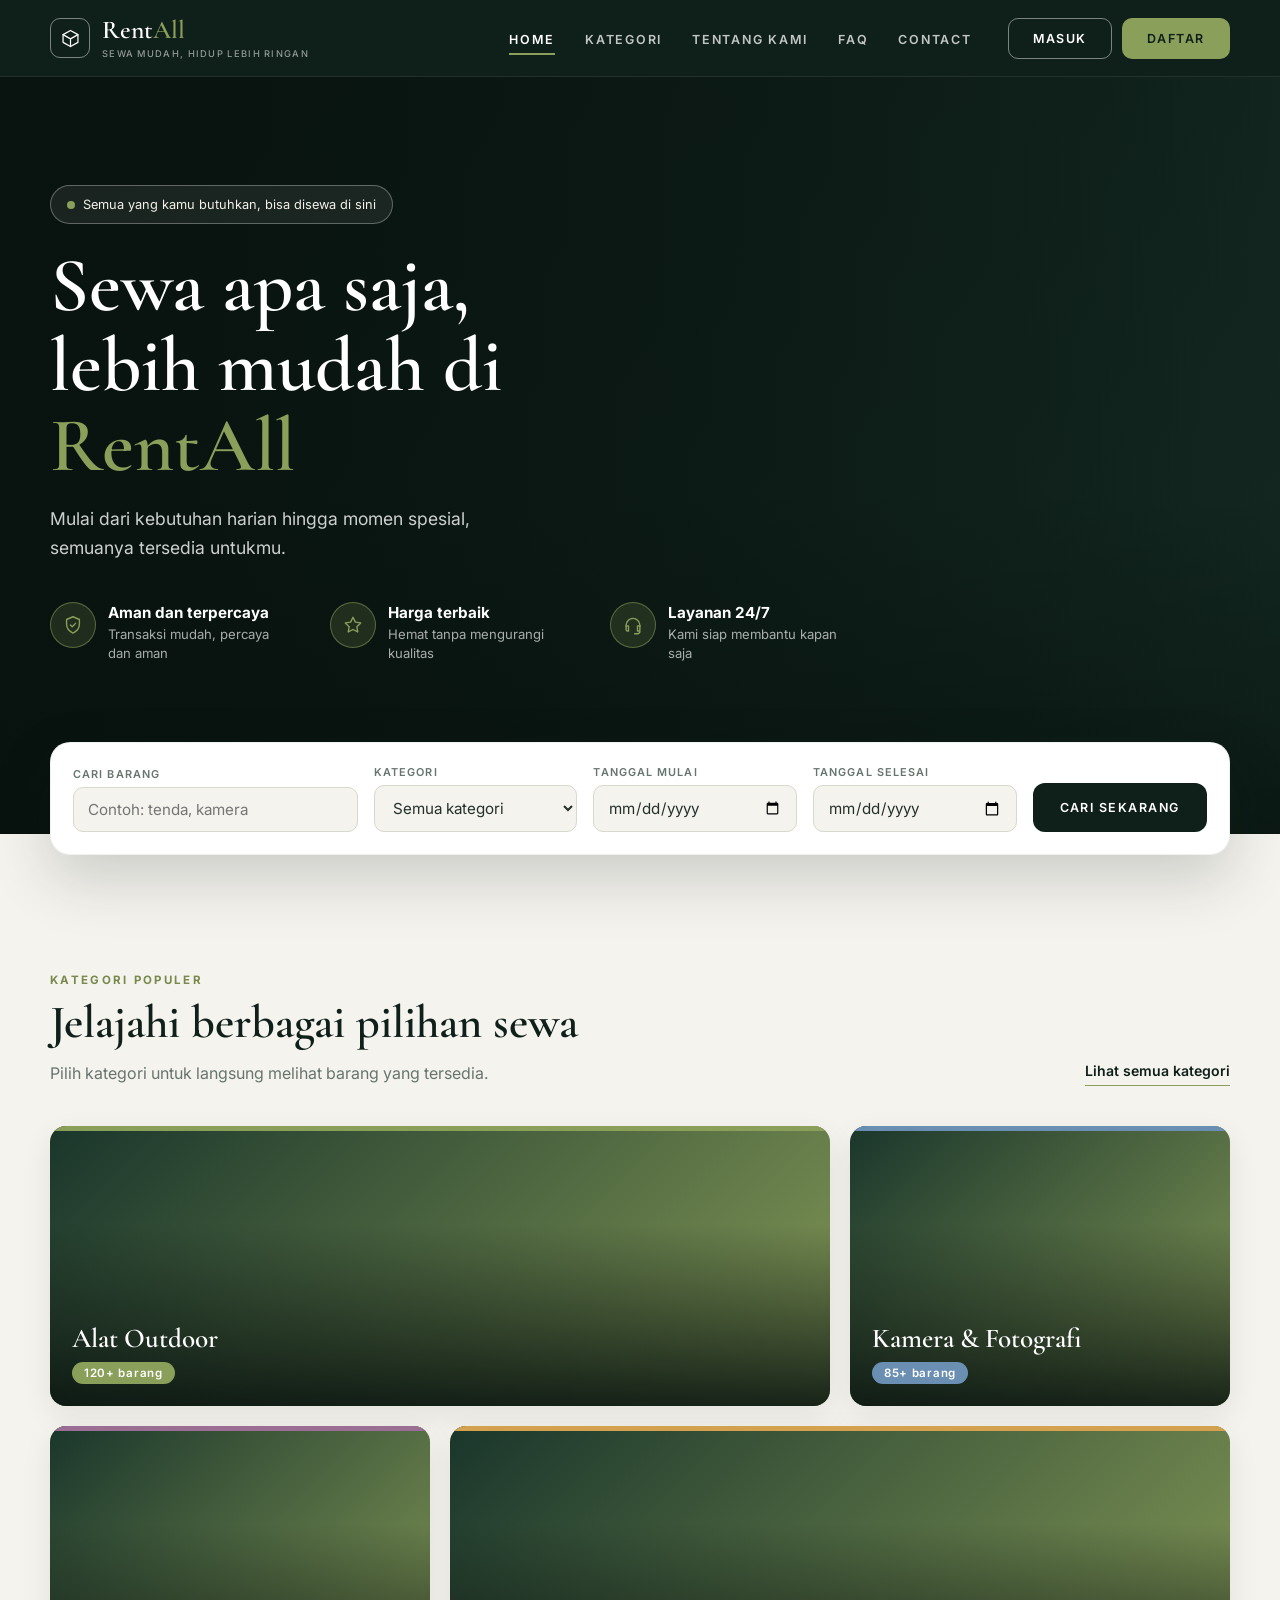
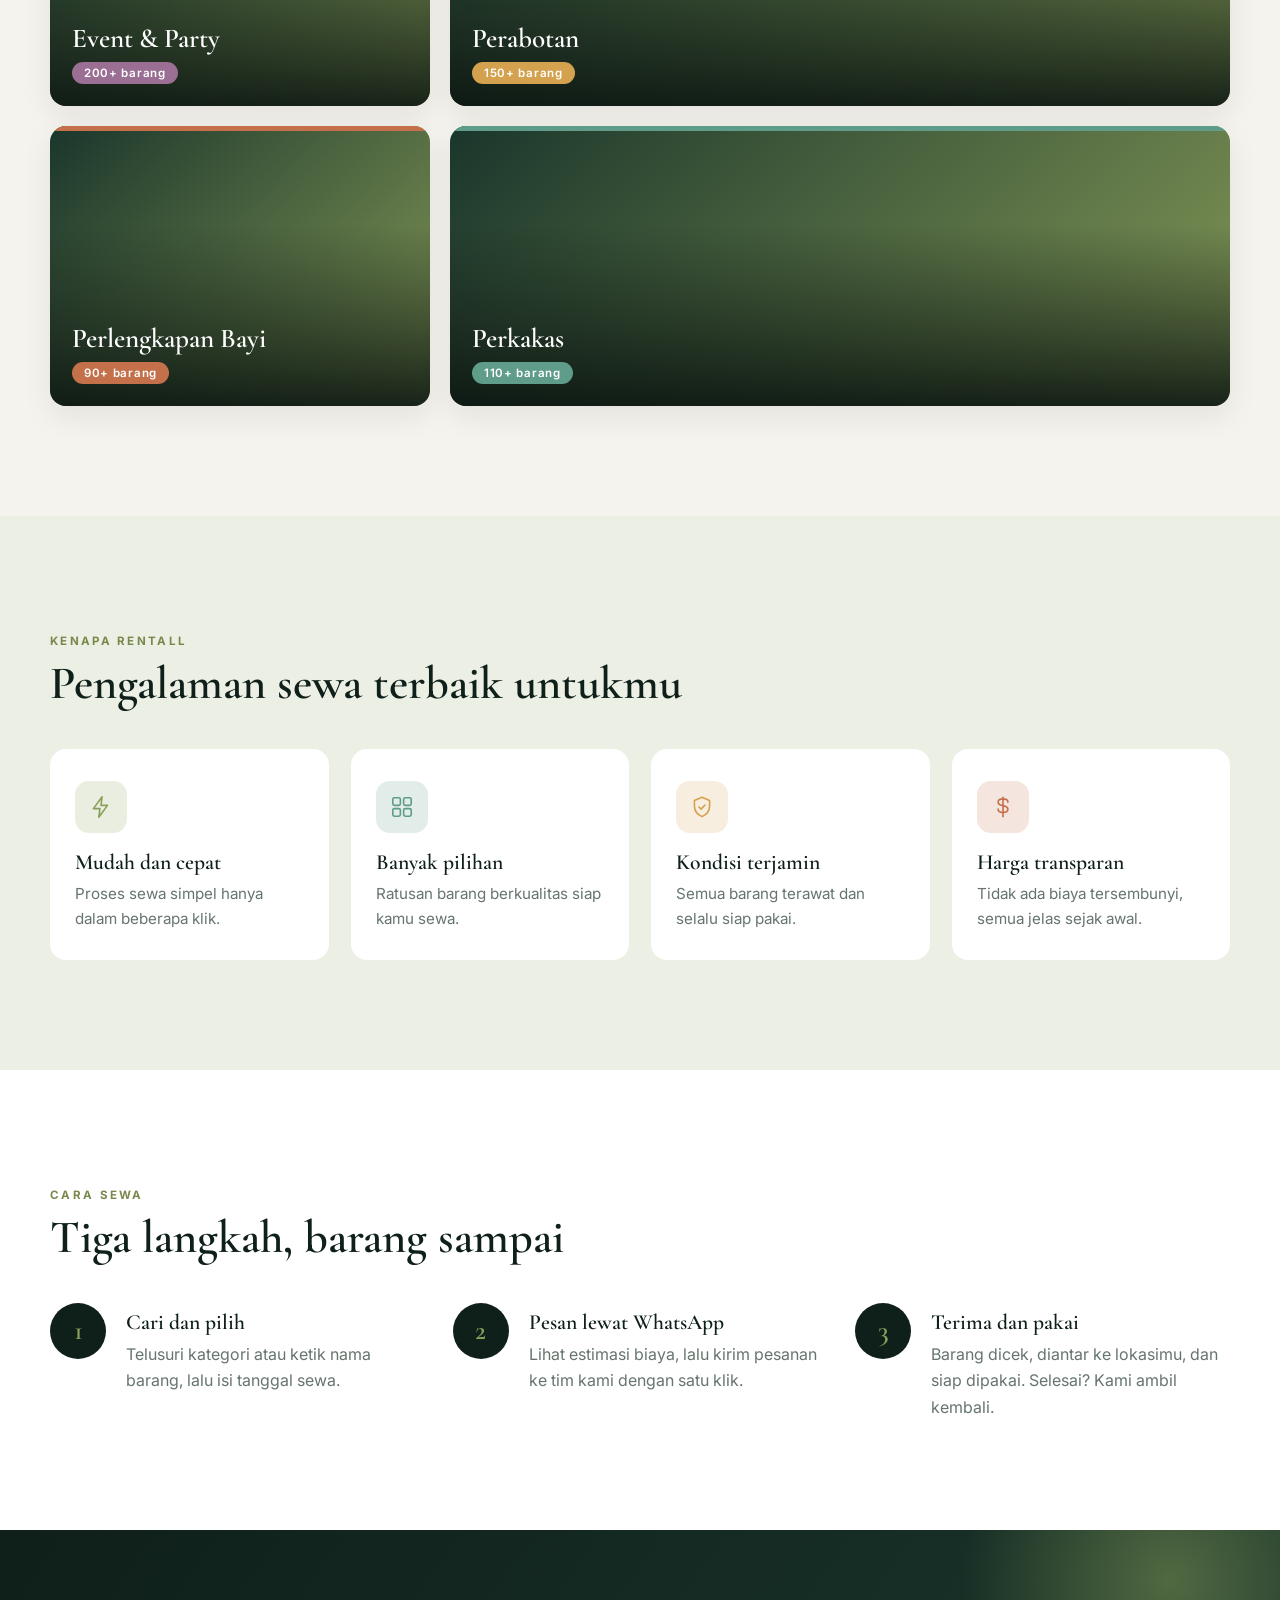
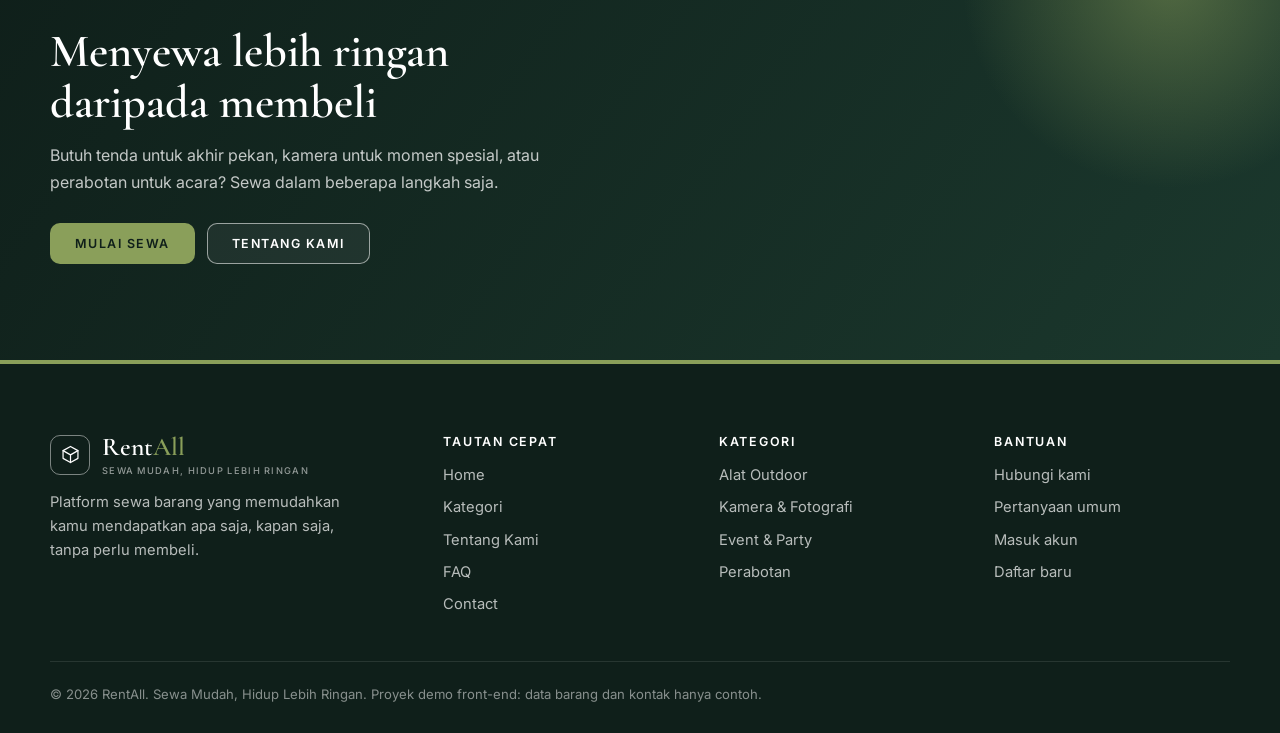
==== commit caa0f959: "update rentall" ====
--- a/index.html
+++ b/index.html
@@ -1,643 +1,18 @@
-<!DOCTYPE html>
-<html lang="id">
-<head>
-  <meta charset="UTF-8">
-  <meta name="viewport" content="width=device-width, initial-scale=1.0">
-  <meta name="description" content="RentAll — Sewa Mudah, Hidup Lebih Ringan. Sewa alat outdoor, kamera, perabotan, dan kebutuhan lainnya dengan mudah.">
-  <title>RentAll — Sewa Mudah, Hidup Lebih Ringan</title>
-
-  <!-- Google Fonts: serif elegan + sans bersih -->
-  <link rel="preconnect" href="https://fonts.googleapis.com">
-  <link rel="preconnect" href="https://fonts.gstatic.com" crossorigin>
-  <link href="https://fonts.googleapis.com/css2?family=Cormorant+Garamond:wght@500;600;700&family=Inter:wght@400;500;600;700&display=swap" rel="stylesheet">
-
-  <link rel="icon" href="data:image/svg+xml,%3Csvg xmlns='http://www.w3.org/2000/svg' viewBox='0 0 24 24' fill='none' stroke='%238a9f5a' stroke-width='1.6'%3E%3Cpath d='M12 2.8 20.5 7.6v8.8L12 21.2 3.5 16.4V7.6L12 2.8Z'/%3E%3C/svg%3E">
-  <link rel="stylesheet" href="css/style.css">
-  <script>document.documentElement.classList.add('js');</script>
-  <script src="js/main.js" defer></script>
-</head>
-
-<body>
-  <!-- ============ NAVBAR ============ -->
-  <header class="site-header">
-    <nav class="navbar container" aria-label="Navigasi utama">
-      <!-- Logo kubus outline + wordmark -->
-      <a href="#home" class="logo">
-        <span class="logo-mark" aria-hidden="true">
-          <svg viewBox="0 0 24 24" fill="none" stroke="currentColor" stroke-width="1.4" stroke-linecap="round" stroke-linejoin="round">
-            <path d="M12 2.8 20.5 7.6v8.8L12 21.2 3.5 16.4V7.6L12 2.8Z"/>
-            <path d="M3.5 7.6 12 12.4l8.5-4.8"/>
-            <path d="M12 12.4v8.8"/>
-          </svg>
-        </span>
-        <span class="logo-text"><span class="logo-name">Rent<span>All</span></span>
-          <small>Sewa Mudah, Hidup Lebih Ringan</small>
-        </span>
-      </a>
-
-      <!-- Checkbox hack untuk menu mobile -->
-      <input type="checkbox" id="nav-toggle" class="nav-toggle">
-      <label for="nav-toggle" class="nav-burger">
-        <span class="sr-only">Buka menu navigasi</span>
-        <svg viewBox="0 0 24 24" fill="none" stroke="currentColor" stroke-width="1.5" stroke-linecap="round" aria-hidden="true">
-          <path d="M4 7h16M4 12h16M4 17h16"/>
-        </svg>
-      </label>
-
-      <div class="nav-panel">
-        <ul class="nav-links">
-          <li><a href="#home" class="active">HOME</a></li>
-          <li><a href="#kategori">KATEGORI</a></li>
-          <li><a href="#tentang">TENTANG KAMI</a></li>
-          <li><a href="#faq">FAQ</a></li>
-          <li><a href="#contact">CONTACT</a></li>
-        </ul>
-        <div class="nav-actions">
-          <a href="#masuk" class="btn btn-ghost">MASUK</a>
-          <a href="#daftar" class="btn btn-olive">DAFTAR</a>
-        </div>
-      </div>
-    </nav>
-  </header>
-
-  <main>
-    <!-- ============ HERO ============ -->
-    <section id="home" class="hero">
-      <img class="hero-photo" src="https://images.unsplash.com/photo-1773634743642-84fa10a2acd9?auto=format&fit=crop&w=1920&q=80" alt="Area duduk outdoor yang nyaman dengan lampu hangat saat senja">
-      <div class="hero-overlay" aria-hidden="true"></div>
-
-      <div class="container hero-inner">
-       <div class="hero-copy">
-        <p class="hero-badge">
-          <svg viewBox="0 0 24 24" fill="none" stroke="currentColor" stroke-width="1.4" stroke-linejoin="round" aria-hidden="true">
-            <path d="m12 3.5 1.7 5.6 5.6 1.7-5.6 1.7-1.7 5.6-1.7-5.6-5.6-1.7 5.6-1.7L12 3.5Z"/>
-          </svg>
-          # Semua yang kamu butuhkan, bisa disewa di sini <span aria-hidden="true">✨</span>
-        </p>
-
-        <h1>Sewa Apa Saja,<br>Lebih Mudah di <span class="accent">RentAll</span></h1>
-
-        <p class="hero-sub">Mulai dari kebutuhan harian hingga momen spesial, semuanya tersedia untukmu.</p>
-
-        <!-- Tiga highlight berikon bulat -->
-        <ul class="hero-highlights">
-          <li>
-            <span class="hl-icon" aria-hidden="true">
-              <svg viewBox="0 0 24 24" fill="none" stroke="currentColor" stroke-width="1.5" stroke-linecap="round" stroke-linejoin="round">
-                <path d="M12 3 19 6v5c0 4.4-2.9 7.9-7 9.9-4.1-2-7-5.5-7-9.9V6l7-3Z"/>
-                <path d="m9.2 12 2 2 3.6-3.8"/>
-              </svg>
-            </span>
-            <span class="hl-text">
-              <strong>Aman &amp; Terpercaya</strong>
-              <small>Transaksi mudah, percaya &amp; aman</small>
-            </span>
-          </li>
-          <li>
-            <span class="hl-icon" aria-hidden="true">
-              <svg viewBox="0 0 24 24" fill="none" stroke="currentColor" stroke-width="1.5" stroke-linecap="round" stroke-linejoin="round">
-                <path d="m12 3.6 2.6 5.3 5.8.8-4.2 4.1 1 5.8-5.2-2.7-5.2 2.7 1-5.8-4.2-4.1 5.8-.8L12 3.6Z"/>
-              </svg>
-            </span>
-            <span class="hl-text">
-              <strong>Harga Terbaik</strong>
-              <small>Hemat tanpa mengurangi kualitas</small>
-            </span>
-          </li>
-          <li>
-            <span class="hl-icon" aria-hidden="true">
-              <svg viewBox="0 0 24 24" fill="none" stroke="currentColor" stroke-width="1.5" stroke-linecap="round" stroke-linejoin="round">
-                <path d="M4.5 13.5v-1.2a7.5 7.5 0 0 1 15 0v1.2"/>
-                <path d="M4.5 13h2.6v5.6H6a1.5 1.5 0 0 1-1.5-1.5V13Z"/>
-                <path d="M19.5 13h-2.6v5.6H18a1.5 1.5 0 0 0 1.5-1.5V13Z"/>
-                <path d="M19.5 18.6v.4a2.5 2.5 0 0 1-2.5 2.5h-3.2"/>
-              </svg>
-            </span>
-            <span class="hl-text">
-              <strong>Layanan 24/7</strong>
-              <small>Kami siap membantu kapan saja</small>
-            </span>
-          </li>
-        </ul>
-       </div>
-      </div>
-    </section>
-
-    <!-- ============ SEARCH BAR MELAYANG ============ -->
-    <section class="search" aria-label="Pencarian barang">
-      <div class="container">
-        <form class="search-card" action="#" method="get">
-          <div class="search-field">
-            <span class="sf-icon" aria-hidden="true">
-              <svg viewBox="0 0 24 24" fill="none" stroke="currentColor" stroke-width="1.5" stroke-linecap="round">
-                <circle cx="11" cy="11" r="7"/><path d="m20.5 20.5-4-4"/>
-              </svg>
-            </span>
-            <span class="sf-body">
-              <label for="q">Cari barang atau kategori</label>
-              <input type="text" id="q" name="q" placeholder="Contoh: Kamera, Tenda, Kursi" required>
-            </span>
-          </div>
-
-          <div class="search-field">
-            <span class="sf-icon" aria-hidden="true">
-              <svg viewBox="0 0 24 24" fill="none" stroke="currentColor" stroke-width="1.5" stroke-linecap="round" stroke-linejoin="round">
-                <rect x="3.5" y="3.5" width="7" height="7" rx="1.5"/><rect x="13.5" y="3.5" width="7" height="7" rx="1.5"/>
-                <rect x="3.5" y="13.5" width="7" height="7" rx="1.5"/><rect x="13.5" y="13.5" width="7" height="7" rx="1.5"/>
-              </svg>
-            </span>
-            <span class="sf-body">
-              <label for="kategori-pilih">Pilih Kategori</label>
-              <select id="kategori-pilih" name="kategori" required>
-                <option value="">Semua Kategori</option>
-                <option>Alat Outdoor</option>
-                <option>Kamera &amp; Fotografi</option>
-                <option>Event &amp; Party</option>
-                <option>Perabotan</option>
-                <option>Perlengkapan Bayi</option>
-                <option>Perkakas</option>
-              </select>
-            </span>
-          </div>
-
-          <div class="search-field">
-            <span class="sf-icon" aria-hidden="true">
-              <svg viewBox="0 0 24 24" fill="none" stroke="currentColor" stroke-width="1.5" stroke-linecap="round" stroke-linejoin="round">
-                <rect x="3.5" y="5.5" width="17" height="15" rx="2.5"/><path d="M8 3.5v4M16 3.5v4M3.5 10.5h17"/>
-              </svg>
-            </span>
-            <span class="sf-body">
-              <label for="mulai">Tanggal Mulai</label>
-              <input type="date" id="mulai" name="mulai" required>
-            </span>
-          </div>
-
-          <div class="search-field">
-            <span class="sf-icon" aria-hidden="true">
-              <svg viewBox="0 0 24 24" fill="none" stroke="currentColor" stroke-width="1.5" stroke-linecap="round" stroke-linejoin="round">
-                <rect x="3.5" y="5.5" width="17" height="15" rx="2.5"/><path d="M8 3.5v4M16 3.5v4M3.5 10.5h17"/>
-              </svg>
-            </span>
-            <span class="sf-body">
-              <label for="selesai">Tanggal Selesai</label>
-              <input type="date" id="selesai" name="selesai" required>
-            </span>
-          </div>
-
-          <button type="submit" class="btn-search">
-            CARI SEKARANG
-            <svg viewBox="0 0 24 24" fill="none" stroke="currentColor" stroke-width="1.6" stroke-linecap="round" stroke-linejoin="round" aria-hidden="true">
-              <path d="M4.5 12h14"/><path d="m13 6.5 5.5 5.5-5.5 5.5"/>
-            </svg>
-          </button>
-        </form>
-      </div>
-    </section>
-
-    <!-- ============ KATEGORI POPULER ============ -->
-    <section id="kategori" class="kategori">
-      <div class="container">
-        <div class="section-head">
-          <div>
-            <p class="kicker">KATEGORI POPULER</p>
-            <h2>Jelajahi berbagai pilihan sewa</h2>
-          </div>
-          <a href="#kategori" class="link-more">Lihat Semua Kategori →</a>
-        </div>
-
-        <div class="cat-grid">
-          <a href="#kategori" class="cat-card" data-keywords="tenda kemah camping sleeping bag carrier ransel matras kompor gunung hiking">
-            <div class="cat-media">
-              <img src="https://images.unsplash.com/photo-1504280390367-361c6d9f38f4?auto=format&fit=crop&w=800&q=80" alt="Tenda kemah oranye di antara pepohonan hijau" loading="lazy">
-            </div>
-            <div class="cat-body">
-              <span class="cat-icon" aria-hidden="true">
-                <svg viewBox="0 0 24 24" fill="none" stroke="currentColor" stroke-width="1.5" stroke-linecap="round" stroke-linejoin="round">
-                  <path d="m3 19 6.5-11 4 6.5L16 11l5 8H3Z"/>
-                </svg>
-              </span>
-              <h3>Alat Outdoor</h3>
-              <p>120+ barang</p>
-            </div>
-          </a>
-
-          <a href="#kategori" class="cat-card" data-keywords="kamera dslr mirrorless lensa tripod drone gopro foto video">
-            <div class="cat-media">
-              <img src="https://images.unsplash.com/photo-1495707902641-75cac588d2e9?auto=format&fit=crop&w=800&q=80" alt="Kamera DSLR di atas meja kayu" loading="lazy">
-            </div>
-            <div class="cat-body">
-              <span class="cat-icon" aria-hidden="true">
-                <svg viewBox="0 0 24 24" fill="none" stroke="currentColor" stroke-width="1.5" stroke-linecap="round" stroke-linejoin="round">
-                  <path d="M4 8h3l1.5-2h7L17 8h3a1.5 1.5 0 0 1 1.5 1.5v8A1.5 1.5 0 0 1 20 19H4a1.5 1.5 0 0 1-1.5-1.5v-8A1.5 1.5 0 0 1 4 8Z"/>
-                  <circle cx="12" cy="13.2" r="3.4"/>
-                </svg>
-              </span>
-              <h3>Kamera &amp; Fotografi</h3>
-              <p>85+ barang</p>
-            </div>
-          </a>
-
-          <a href="#kategori" class="cat-card" data-keywords="pesta acara tenda sound system speaker kursi meja dekorasi lampu proyektor">
-            <div class="cat-media">
-              <img src="https://images.unsplash.com/photo-1574482211311-45a2169db57c?auto=format&fit=crop&w=800&q=80" alt="Acara pesta outdoor di bawah taburan lampu" loading="lazy">
-            </div>
-            <div class="cat-body">
-              <span class="cat-icon" aria-hidden="true">
-                <svg viewBox="0 0 24 24" fill="none" stroke="currentColor" stroke-width="1.5" stroke-linecap="round" stroke-linejoin="round">
-                  <path d="M12 3.5a5 5 0 0 1 5 5c0 3.4-2.5 5.9-5 5.9S7 11.9 7 8.5a5 5 0 0 1 5-5Z"/>
-                  <path d="M12 14.4c0 2-1.2 3.1-1.2 4.4 0 1 .8 1.7 1.7 1.7"/>
-                  <path d="M11.4 18.6c1 0 1.9-.5 2.2-1.4"/>
-                </svg>
-              </span>
-              <h3>Event &amp; Party</h3>
-              <p>200+ barang</p>
-            </div>
-          </a>
-
-          <a href="#kategori" class="cat-card" data-keywords="sofa meja kursi lemari kasur rak furnitur rumah">
-            <div class="cat-media">
-              <img src="https://images.unsplash.com/photo-1583847268964-b28dc8f51f92?auto=format&fit=crop&w=800&q=80" alt="Ruang keluarga modern dengan sofa dan jendela besar" loading="lazy">
-            </div>
-            <div class="cat-body">
-              <span class="cat-icon" aria-hidden="true">
-                <svg viewBox="0 0 24 24" fill="none" stroke="currentColor" stroke-width="1.5" stroke-linecap="round" stroke-linejoin="round">
-                  <path d="M5.5 10.5V8A1.5 1.5 0 0 1 7 6.5h10A1.5 1.5 0 0 1 18.5 8v2.5"/>
-                  <path d="M3.5 13.5A1.5 1.5 0 0 1 5 12h.5v6H5a1.5 1.5 0 0 1-1.5-1.5v-3Z"/>
-                  <path d="M20.5 12A1.5 1.5 0 0 1 22 13.5v3A1.5 1.5 0 0 1 20.5 18H20v-6h.5Z"/>
-                  <path d="M5.5 12h13v6h-13z"/>
-                  <path d="M7 18v1.5M17 18v1.5"/>
-                </svg>
-              </span>
-              <h3>Perabotan</h3>
-              <p>150+ barang</p>
-            </div>
-          </a>
-
-          <a href="#kategori" class="cat-card" data-keywords="stroller kereta dorong baby box bayi car seat anak">
-            <div class="cat-media">
-              <img src="https://images.unsplash.com/photo-1559135141-2bea6465fccf?auto=format&fit=crop&w=800&q=80" alt="Kereta dorong bayi berwarna merah dan hitam" loading="lazy">
-            </div>
-            <div class="cat-body">
-              <span class="cat-icon" aria-hidden="true">
-                <svg viewBox="0 0 24 24" fill="none" stroke="currentColor" stroke-width="1.5" stroke-linecap="round" stroke-linejoin="round">
-                  <path d="M4 4.5h1.7l2.2 8.7a5.6 5.6 0 0 0 5.4 4.3H20"/>
-                  <path d="M7.9 8.6h10.3a3.4 3.4 0 0 1 0 6.8h-1.7"/>
-                  <circle cx="10" cy="19.4" r="1.9"/>
-                  <circle cx="17" cy="19.4" r="1.9"/>
-                </svg>
-              </span>
-              <h3>Perlengkapan Bayi</h3>
-              <p>90+ barang</p>
-            </div>
-          </a>
-
-          <a href="#kategori" class="cat-card" data-keywords="bor gerinda tangga obeng palu tang mesin tukang">
-            <div class="cat-media">
-              <img src="https://images.unsplash.com/photo-1572981779307-38b8cabb2407?auto=format&fit=crop&w=800&q=80" alt="Bor tangan nirkabel hitam dan kuning" loading="lazy">
-            </div>
-            <div class="cat-body">
-              <span class="cat-icon" aria-hidden="true">
-                <svg viewBox="0 0 24 24" fill="none" stroke="currentColor" stroke-width="1.5" stroke-linecap="round" stroke-linejoin="round">
-                  <path d="M14.8 6.2a1 1 0 0 0 0 1.4l1.6 1.6a1 1 0 0 0 1.4 0l3.5-3.5a6 6 0 0 1-7.9 7.9l-6.7 6.7a2.1 2.1 0 0 1-3-3l6.7-6.7a6 6 0 0 1 7.9-7.9l-3.5 3.5Z"/>
-                </svg>
-              </span>
-              <h3>Perkakas</h3>
-              <p>110+ barang</p>
-            </div>
-          </a>
-        </div>
-      </div>
-    </section>
-
-    <!-- ============ KENAPA MEMILIH RENTALL ============ -->
-    <section class="why" aria-labelledby="why-title">
-      <div class="container">
-        <p class="kicker">KENAPA MEMILIH RENTALL?</p>
-        <h2 id="why-title">Pengalaman sewa terbaik untukmu</h2>
-
-        <ul class="why-grid">
-          <li class="why-item">
-            <span class="why-icon" aria-hidden="true">
-              <svg viewBox="0 0 24 24" fill="none" stroke="currentColor" stroke-width="1.5" stroke-linecap="round" stroke-linejoin="round">
-                <path d="M13.5 2.5 5 13.5h6L10 21.5l9-11h-6l.5-8Z"/>
-              </svg>
-            </span>
-            <div class="why-text">
-              <h3>Mudah &amp; Cepat</h3>
-              <p>Proses sewa simpel hanya dalam beberapa klik.</p>
-            </div>
-          </li>
-          <li class="why-item">
-            <span class="why-icon" aria-hidden="true">
-              <svg viewBox="0 0 24 24" fill="none" stroke="currentColor" stroke-width="1.5" stroke-linecap="round" stroke-linejoin="round">
-                <rect x="3.5" y="3.5" width="7" height="7" rx="1.5"/><rect x="13.5" y="3.5" width="7" height="7" rx="1.5"/>
-                <rect x="3.5" y="13.5" width="7" height="7" rx="1.5"/><rect x="13.5" y="13.5" width="7" height="7" rx="1.5"/>
-              </svg>
-            </span>
-            <div class="why-text">
-              <h3>Banyak Pilihan</h3>
-              <p>Ratusan barang berkualitas siap kamu sewa.</p>
-            </div>
-          </li>
-          <li class="why-item">
-            <span class="why-icon" aria-hidden="true">
-              <svg viewBox="0 0 24 24" fill="none" stroke="currentColor" stroke-width="1.5" stroke-linecap="round" stroke-linejoin="round">
-                <path d="M12 3 19 6v5c0 4.4-2.9 7.9-7 9.9-4.1-2-7-5.5-7-9.9V6l7-3Z"/>
-                <path d="m9.2 12 2 2 3.6-3.8"/>
-              </svg>
-            </span>
-            <div class="why-text">
-              <h3>Kondisi Terjamin</h3>
-              <p>Semua barang terawat dan selalu siap pakai.</p>
-            </div>
-          </li>
-          <li class="why-item">
-            <span class="why-icon" aria-hidden="true">
-              <svg viewBox="0 0 24 24" fill="none" stroke="currentColor" stroke-width="1.5" stroke-linecap="round" stroke-linejoin="round">
-                <path d="M3.6 11.4V5.2A1.6 1.6 0 0 1 5.2 3.6h6.2c.4 0 .8.2 1.1.4l7.4 7.4c.6.6.6 1.6 0 2.2l-6.2 6.2a1.6 1.6 0 0 1-2.2 0L4 13.7a1.6 1.6 0 0 1-.4-1.1Z"/>
-                <circle cx="8.2" cy="8.2" r="1.4"/>
-              </svg>
-            </span>
-            <div class="why-text">
-              <h3>Harga Transparan</h3>
-              <p>Tidak ada biaya tersembunyi, semua jelas sejak awal.</p>
-            </div>
-          </li>
-        </ul>
-      </div>
-    </section>
-
-    <!-- ============ TENTANG KAMI ============ -->
-    <section id="tentang" class="tentang">
-      <div class="container tentang-grid">
-        <div class="tentang-text">
-          <p class="kicker">TENTANG KAMI</p>
-          <h2>Menyewa lebih ringan daripada membeli</h2>
-          <p>RentAll hadir untuk siapa pun yang butuh barang berkualitas tanpa harus membeli baru. Dari tenda untuk akhir pekan, kamera untuk momen spesial, sampai perabotan untuk acara — semuanya bisa kamu sewa dalam beberapa langkah saja.</p>
-          <p>Setiap barang melewati pengecekan kondisi sebelum dikirim, sehingga kamu bisa fokus menikmati momen tanpa repot.</p>
-
-          <ul class="check-list">
-            <li>
-              <span aria-hidden="true"><svg viewBox="0 0 24 24" fill="none" stroke="currentColor" stroke-width="1.6" stroke-linecap="round" stroke-linejoin="round"><circle cx="12" cy="12" r="9"/><path d="m8.5 12.2 2.4 2.4 4.6-4.9"/></svg></span>
-              Barang dicek sebelum dan sesudah penyewaan
-            </li>
-            <li>
-              <span aria-hidden="true"><svg viewBox="0 0 24 24" fill="none" stroke="currentColor" stroke-width="1.6" stroke-linecap="round" stroke-linejoin="round"><circle cx="12" cy="12" r="9"/><path d="m8.5 12.2 2.4 2.4 4.6-4.9"/></svg></span>
-              Pengantaran dan pengambilan ke lokasi
-            </li>
-            <li>
-              <span aria-hidden="true"><svg viewBox="0 0 24 24" fill="none" stroke="currentColor" stroke-width="1.6" stroke-linecap="round" stroke-linejoin="round"><circle cx="12" cy="12" r="9"/><path d="m8.5 12.2 2.4 2.4 4.6-4.9"/></svg></span>
-              Dukungan pelanggan setiap hari, 24 jam
-            </li>
-          </ul>
-        </div>
-
-        <aside class="stat-card" aria-label="Statistik RentAll">
-          <div class="stat"><strong data-count="5000" data-suffix="+">5.000+</strong><span>Pengguna aktif</span></div>
-          <div class="stat"><strong data-count="750" data-suffix="+">750+</strong><span>Jenis barang</span></div>
-          <div class="stat"><strong data-count="4.9" data-decimals="1" data-suffix="/5">4,9/5</strong><span>Rating kepuasan</span></div>
-          <div class="stat"><strong>24/7</strong><span>Dukungan pelanggan</span></div>
-        </aside>
-      </div>
-    </section>
-
-    <!-- ============ FAQ ============ -->
-    <section id="faq" class="faq">
-      <div class="container faq-grid">
-        <div class="faq-intro">
-          <p class="kicker">FAQ</p>
-          <h2>Pertanyaan yang sering diajukan</h2>
-          <p>Masih ada yang ingin ditanyakan? Tim kami dengan senang hati siap membantu.</p>
-          <a href="#contact" class="btn btn-dark">HUBUNGI KAMI</a>
-        </div>
-
-        <div class="faq-list">
-          <details open>
-            <summary>Bagaimana cara menyewa barang di RentAll?</summary>
-            <p>Pilih kategori, tentukan tanggal sewa, lalu klik “Cari Sekarang”. Setelah itu pilih barangnya, isi data diri, dan pesananmu langsung diproses oleh tim kami.</p>
-          </details>
-          <details>
-            <summary>Berapa lama durasi penyewaan minimal?</summary>
-            <p>Minimal penyewaan adalah 1 hari untuk sebagian besar barang. Beberapa barang tertentu memiliki durasi minimum yang berbeda, tertera di halaman detail barang.</p>
-          </details>
-          <details>
-            <summary>Apakah barang bisa dikirim ke lokasi saya?</summary>
-            <p>Bisa. Kami melayani pengantaran untuk area kota dan sekitarnya. Biaya pengantaran dihitung otomatis berdasarkan jarak, dan gratis untuk pesanan di atas Rp500.000.</p>
-          </details>
-          <details>
-            <summary>Apa yang terjadi jika barang rusak saat dipakai?</summary>
-            <p>Segera hubungi kami. Kerusakan ringan akibat pemakaian normal tidak dikenakan biaya. Kerusakan berat atau kehilangan akan dikenakan biaya penggantian sesuai nilai barang.</p>
-          </details>
-          <details>
-            <summary>Metode pembayaran apa saja yang tersedia?</summary>
-            <p>Kami menerima transfer bank, e-wallet, kartu kredit, serta pembayaran di tempat untuk area tertentu. Semua pembayaran dikonfirmasi lewat email resmi RentAll.</p>
-          </details>
-          <details>
-            <summary>Bisakah saya membatalkan pesanan?</summary>
-            <p>Ya. Pembatalan gratis hingga 24 jam sebelum jadwal pengantaran dan akan dikembalikan 100%. Setelah itu, biaya sewa hari pertama hangus.</p>
-          </details>
-        </div>
-      </div>
-    </section>
-
-    <!-- ============ CONTACT ============ -->
-    <section id="contact" class="contact">
-      <div class="container contact-grid">
-        <div class="contact-info">
-          <p class="kicker">CONTACT</p>
-          <h2>Ada yang bisa kami bantu?</h2>
-          <p>Ceritakan kebutuhanmu, tim RentAll akan membalas dalam 1×24 jam pada jam operasional.</p>
-
-          <ul class="info-list">
-            <li>
-              <span class="info-icon" aria-hidden="true">
-                <svg viewBox="0 0 24 24" fill="none" stroke="currentColor" stroke-width="1.5" stroke-linecap="round" stroke-linejoin="round"><path d="M12 21s7-5.6 7-11a7 7 0 1 0-14 0c0 5.4 7 11 7 11Z"/><circle cx="12" cy="10" r="2.6"/></svg>
-              </span>
-              <div><strong>Alamat</strong><p>Jl. Kenangan Indah No. 21, Bandung</p></div>
-            </li>
-            <li>
-              <span class="info-icon" aria-hidden="true">
-                <svg viewBox="0 0 24 24" fill="none" stroke="currentColor" stroke-width="1.5" stroke-linecap="round" stroke-linejoin="round"><path d="M6.6 3.5h3l1.5 4-2 1.5a12 12 0 0 0 5.9 5.9l1.5-2 4 1.5v3a1.6 1.6 0 0 1-1.7 1.6C10.7 19.7 4.3 13.3 3.5 5.2A1.6 1.6 0 0 1 5.1 3.5h1.5Z"/></svg>
-              </span>
-              <div><strong>Telepon</strong><p>+62 812-3456-7890</p></div>
-            </li>
-            <li>
-              <span class="info-icon" aria-hidden="true">
-                <svg viewBox="0 0 24 24" fill="none" stroke="currentColor" stroke-width="1.5" stroke-linecap="round" stroke-linejoin="round"><rect x="3.5" y="5.5" width="17" height="13" rx="2.5"/><path d="m4 7.5 8 5.5 8-5.5"/></svg>
-              </span>
-              <div><strong>Email</strong><p>halo@rentall.id</p></div>
-            </li>
-            <li>
-              <span class="info-icon" aria-hidden="true">
-                <svg viewBox="0 0 24 24" fill="none" stroke="currentColor" stroke-width="1.5" stroke-linecap="round" stroke-linejoin="round"><circle cx="12" cy="12" r="8.5"/><path d="M12 7v5.2l3.4 2"/></svg>
-              </span>
-              <div><strong>Jam Operasional</strong><p>Senin – Minggu, 08.00 – 22.00 WIB</p></div>
-            </li>
-          </ul>
-        </div>
-
-        <form class="contact-form" action="#" method="get">
-          <div class="field">
-            <label for="nama">Nama Lengkap</label>
-            <input type="text" id="nama" name="nama" placeholder="Nama kamu" required>
-          </div>
-          <div class="field">
-            <label for="email">Email</label>
-            <input type="email" id="email" name="email" placeholder="nama@email.com" required>
-          </div>
-          <div class="field">
-            <label for="pesan">Pesan</label>
-            <textarea id="pesan" name="pesan" rows="5" placeholder="Tulis pesanmu di sini..." required></textarea>
-          </div>
-          <button type="submit" class="btn btn-olive btn-block">KIRIM PESAN</button>
-        </form>
-      </div>
-    </section>
-  </main>
-
-  <!-- ============ FOOTER ============ -->
-  <footer class="site-footer">
-    <div class="container footer-grid">
-      <div class="footer-brand">
-        <a href="#home" class="logo">
-          <span class="logo-mark" aria-hidden="true">
-            <svg viewBox="0 0 24 24" fill="none" stroke="currentColor" stroke-width="1.4" stroke-linecap="round" stroke-linejoin="round">
-              <path d="M12 2.8 20.5 7.6v8.8L12 21.2 3.5 16.4V7.6L12 2.8Z"/>
-              <path d="M3.5 7.6 12 12.4l8.5-4.8"/>
-              <path d="M12 12.4v8.8"/>
-            </svg>
-          </span>
-          <span class="logo-text"><span class="logo-name">Rent<span>All</span></span>
-            <small>Sewa Mudah, Hidup Lebih Ringan</small>
-          </span>
-        </a>
-        <p>Platform sewa barang yang memudahkan kamu mendapatkan apa saja, kapan saja, tanpa perlu membeli.</p>
-
-        <div class="social">
-          <a href="#" aria-label="Instagram RentAll">
-            <svg viewBox="0 0 24 24" fill="none" stroke="currentColor" stroke-width="1.5" stroke-linecap="round" stroke-linejoin="round"><rect x="3.5" y="3.5" width="17" height="17" rx="5"/><circle cx="12" cy="12" r="3.8"/><circle cx="17.1" cy="6.9" r="1"/></svg>
-          </a>
-          <a href="#" aria-label="Facebook RentAll">
-            <svg viewBox="0 0 24 24" fill="none" stroke="currentColor" stroke-width="1.5" stroke-linecap="round" stroke-linejoin="round"><path d="M14.5 21v-8h2.6l.4-3h-3V8.1c0-.9.3-1.5 1.6-1.5h1.4V4a20 20 0 0 0-2.4-.1c-2.4 0-4 1.4-4 4.1V10H8.5v3h2.6v8h3.4Z"/></svg>
-          </a>
-          <a href="#" aria-label="YouTube RentAll">
-            <svg viewBox="0 0 24 24" fill="none" stroke="currentColor" stroke-width="1.5" stroke-linecap="round" stroke-linejoin="round"><rect x="2.5" y="6" width="19" height="12" rx="4"/><path d="m10.5 9.5 5 2.5-5 2.5v-5Z"/></svg>
-          </a>
-        </div>
-      </div>
-
-      <div>
-        <h4>Tautan Cepat</h4>
-        <ul>
-          <li><a href="#home">Home</a></li>
-          <li><a href="#kategori">Kategori</a></li>
-          <li><a href="#tentang">Tentang Kami</a></li>
-          <li><a href="#faq">FAQ</a></li>
-        </ul>
-      </div>
-
-      <div>
-        <h4>Kategori</h4>
-        <ul>
-          <li><a href="#kategori">Alat Outdoor</a></li>
-          <li><a href="#kategori">Kamera &amp; Fotografi</a></li>
-          <li><a href="#kategori">Event &amp; Party</a></li>
-          <li><a href="#kategori">Perabotan</a></li>
-        </ul>
-      </div>
-
-      <div>
-        <h4>Bantuan</h4>
-        <ul>
-          <li><a href="#contact">Hubungi Kami</a></li>
-          <li><a href="#faq">Pertanyaan Umum</a></li>
-          <li><a href="#masuk">Masuk Akun</a></li>
-          <li><a href="#daftar">Daftar Baru</a></li>
-        </ul>
-      </div>
-    </div>
-
-    <div class="container footer-bottom">
-      <p>© 2026 RentAll. Sewa Mudah, Hidup Lebih Ringan.</p>
-      <p>
-        <a href="#">Kebijakan Privasi</a>
-        <span aria-hidden="true">·</span>
-        <a href="#">Syarat &amp; Ketentuan</a>
-      </p>
-    </div>
-  </footer>
-
-  <!-- ============ MODAL MASUK (:target) ============ -->
-  <div id="masuk" class="modal" role="dialog" aria-modal="true" aria-labelledby="masuk-title">
-    <a href="#" class="modal-backdrop" aria-label="Tutup dialog"></a>
-    <div class="modal-card">
-      <a href="#" class="modal-close" aria-label="Tutup dialog">
-        <svg viewBox="0 0 24 24" fill="none" stroke="currentColor" stroke-width="1.6" stroke-linecap="round" aria-hidden="true"><path d="m6.5 6.5 11 11M17.5 6.5l-11 11"/></svg>
-      </a>
-      <span class="modal-mark" aria-hidden="true">
-        <svg viewBox="0 0 24 24" fill="none" stroke="currentColor" stroke-width="1.4" stroke-linecap="round" stroke-linejoin="round">
-          <path d="M12 2.8 20.5 7.6v8.8L12 21.2 3.5 16.4V7.6L12 2.8Z"/><path d="M3.5 7.6 12 12.4l8.5-4.8"/><path d="M12 12.4v8.8"/>
-        </svg>
-      </span>
-      <h2 id="masuk-title">Masuk ke RentAll</h2>
-      <p class="modal-sub">Selamat datang kembali, yuk lanjutkan sewamu.</p>
-
-      <form action="#" method="get">
-        <div class="field">
-          <label for="m-email">Email</label>
-          <input type="email" id="m-email" name="m-email" placeholder="nama@email.com" required>
-        </div>
-        <div class="field">
-          <label for="m-pass">Kata Sandi</label>
-          <input type="password" id="m-pass" name="m-pass" placeholder="••••••••" required>
-        </div>
-        <div class="modal-row">
-          <label class="check"><input type="checkbox" name="ingat" checked> Ingat saya</label>
-          <a href="#">Lupa kata sandi?</a>
-        </div>
-        <button type="submit" class="btn btn-olive btn-block">MASUK</button>
-      </form>
-
-      <p class="modal-foot">Belum punya akun? <a href="#daftar">Daftar di sini</a></p>
-    </div>
-  </div>
-
-  <!-- ============ MODAL DAFTAR (:target) ============ -->
-  <div id="daftar" class="modal" role="dialog" aria-modal="true" aria-labelledby="daftar-title">
-    <a href="#" class="modal-backdrop" aria-label="Tutup dialog"></a>
-    <div class="modal-card">
-      <a href="#" class="modal-close" aria-label="Tutup dialog">
-        <svg viewBox="0 0 24 24" fill="none" stroke="currentColor" stroke-width="1.6" stroke-linecap="round" aria-hidden="true"><path d="m6.5 6.5 11 11M17.5 6.5l-11 11"/></svg>
-      </a>
-      <span class="modal-mark" aria-hidden="true">
-        <svg viewBox="0 0 24 24" fill="none" stroke="currentColor" stroke-width="1.4" stroke-linecap="round" stroke-linejoin="round">
-          <path d="M12 2.8 20.5 7.6v8.8L12 21.2 3.5 16.4V7.6L12 2.8Z"/><path d="M3.5 7.6 12 12.4l8.5-4.8"/><path d="M12 12.4v8.8"/>
-        </svg>
-      </span>
-      <h2 id="daftar-title">Daftar Akun Baru</h2>
-      <p class="modal-sub">Gratis, dan hanya butuh satu menit.</p>
-
-      <form action="#" method="get">
-        <div class="field">
-          <label for="d-nama">Nama Lengkap</label>
-          <input type="text" id="d-nama" name="d-nama" placeholder="Nama kamu" required>
-        </div>
-        <div class="field">
-          <label for="d-email">Email</label>
-          <input type="email" id="d-email" name="d-email" placeholder="nama@email.com" required>
-        </div>
-        <div class="field">
-          <label for="d-pass">Kata Sandi</label>
-          <input type="password" id="d-pass" name="d-pass" placeholder="Minimal 8 karakter" minlength="8" required>
-        </div>
-        <div class="modal-row">
-          <label class="check"><input type="checkbox" name="syarat" required> Saya setuju dengan syarat &amp; ketentuan</label>
-        </div>
-        <button type="submit" class="btn btn-olive btn-block">DAFTAR</button>
-      </form>
-
-      <p class="modal-foot">Sudah punya akun? <a href="#masuk">Masuk di sini</a></p>
-    </div>
-  </div>
-</body>
-</html>
+<!doctype html>
+<html lang="id"><head><meta charset="utf-8"><meta name="viewport" content="width=device-width,initial-scale=1"><title>RentAll — Sewa Mudah, Hidup Lebih Ringan</title><meta name="description" content="Sewa alat outdoor, kamera, perabotan, dan kebutuhan lainnya dengan mudah di RentAll."><meta name="theme-color" content="#0F1F1A"><link rel="preconnect" href="https://fonts.googleapis.com"><link rel="preconnect" href="https://fonts.gstatic.com" crossorigin><link rel="stylesheet" href="assets/css/style.css"><script src="assets/js/main.js" defer></script></head>
+<body><div id="hdr"></div>
+<main id="main" tabindex="-1">
+<section class="hero"><img src="https://images.unsplash.com/photo-1773634743642-84fa10a2acd9?auto=format&fit=crop&w=1920&q=80" alt="Area duduk outdoor yang nyaman dengan lampu hangat saat senja" fetchpriority="high" onerror="this.remove()">
+<div class="wrap"><span class="badge"><i></i>Semua yang kamu butuhkan, bisa disewa di sini</span><h1>Sewa apa saja, lebih mudah di <em>RentAll</em></h1><p class="sub">Mulai dari kebutuhan harian hingga momen spesial, semuanya tersedia untukmu.</p>
+<ul class="perks"><li><strong>Aman dan terpercaya</strong>Transaksi mudah, percaya dan aman</li><li><strong>Harga terbaik</strong>Hemat tanpa mengurangi kualitas</li><li><strong>Layanan 24/7</strong>Kami siap membantu kapan saja</li></ul></div></section>
+<div class="wrap"><form class="search" action="kategori.html" aria-label="Cari barang sewa">
+<label>Cari barang<input type="search" name="q" placeholder="Contoh: tenda, kamera"></label>
+<label>Kategori<select name="cat" data-cat></select></label>
+<label>Tanggal mulai<input type="date" name="from" id="from"></label>
+<label>Tanggal selesai<input type="date" name="to" id="to"></label>
+<button class="btn" type="submit">Cari sekarang</button></form></div>
+<section class="sec"><div class="wrap"><div class="shead"><div><span class="kicker">Kategori populer</span><h2>Jelajahi berbagai pilihan sewa</h2><p>Pilih kategori untuk langsung melihat barang yang tersedia.</p></div><a class="lnk" href="kategori.html">Lihat semua kategori</a></div><div class="cgrid3" id="cats"></div></div></section>
+<section class="sec alt"><div class="wrap"><div class="shead"><div><span class="kicker">Kenapa RentAll</span><h2>Pengalaman sewa terbaik untukmu</h2></div></div><div class="why"><div><h3>Mudah dan cepat</h3><p>Proses sewa simpel hanya dalam beberapa klik.</p></div><div><h3>Banyak pilihan</h3><p>Ratusan barang berkualitas siap kamu sewa.</p></div><div><h3>Kondisi terjamin</h3><p>Semua barang terawat dan selalu siap pakai.</p></div><div><h3>Harga transparan</h3><p>Tidak ada biaya tersembunyi, semua jelas sejak awal.</p></div></div></div></section>
+<section class="sec white"><div class="wrap"><div class="shead"><div><span class="kicker">Cara sewa</span><h2>Tiga langkah, barang sampai</h2></div></div><div class="steps"><div><h3>Cari dan pilih</h3><p>Telusuri kategori atau ketik nama barang, lalu isi tanggal sewa.</p></div><div><h3>Pesan lewat WhatsApp</h3><p>Lihat estimasi biaya, lalu kirim pesanan ke tim kami dengan satu klik.</p></div><div><h3>Terima dan pakai</h3><p>Barang dicek, diantar ke lokasimu, dan siap dipakai. Selesai? Kami ambil kembali.</p></div></div></div></section>
+<section class="band"><div class="wrap"><h2>Menyewa lebih ringan daripada membeli</h2><p>Butuh tenda untuk akhir pekan, kamera untuk momen spesial, atau perabotan untuk acara? Sewa dalam beberapa langkah saja.</p><div style="display:flex;gap:12px;flex-wrap:wrap"><a class="btn org" href="kategori.html">Mulai sewa</a><a class="btn ghost" href="tentang.html">Tentang kami</a></div></div></section>
+</main><div id="ftr"></div></body></html>
--- a/assets/css/style.css
+++ b/assets/css/style.css
@@ -0,0 +1,222 @@
+@import url("https://fonts.googleapis.com/css2?family=Cormorant+Garamond:wght@500;600;700&family=Inter:wght@400;500;600;700&display=swap");
+:root{
+--g9:#0f1f1a;--g8:#132a22;--g7:#1b382d;--g5:#2f5a47;
+--olive:#8a9f5a;--olive-d:#77894d;--olive-l:#c5d3a3;
+--cream:#f5f3ee;--cream2:#ecefe4;--white:#fff;
+--ink:#24312b;--mut:#66756d;--line:#e2dfd3;
+--sage:#5f9c8a;--sand:#d4a24f;--clay:#c4714b;--sky:#6b8fb3;--plum:#9a6f93;
+--sh:0 10px 30px rgba(15,31,26,.08);--shl:0 24px 60px rgba(15,31,26,.18);
+--r:16px;--serif:"Cormorant Garamond",Georgia,serif;--sans:"Inter",system-ui,sans-serif}
+*{box-sizing:border-box;margin:0}
+html{scroll-behavior:smooth}
+body{font:400 1rem/1.65 var(--sans);color:var(--ink);background:var(--cream);-webkit-font-smoothing:antialiased}
+img{display:block;max-width:100%}
+a{color:inherit}
+h1,h2,h3{font-family:var(--serif);font-weight:600;line-height:1.1;color:var(--g9)}
+h2{font-size:clamp(2rem,4vw,2.9rem)}
+h3{font-size:1.35rem}
+.wrap{width:min(1180px,100% - 40px);margin-inline:auto}
+.kicker{display:inline-block;font:700 .72rem var(--sans);letter-spacing:.2em;text-transform:uppercase;color:var(--olive-d);margin-bottom:10px}
+.skip{position:absolute;left:-999px}
+.skip:focus{left:12px;top:12px;background:#fff;padding:8px 14px;z-index:99}
+:focus-visible{outline:3px solid var(--olive);outline-offset:3px}
+main:focus{outline:none}
+
+/* header */
+header.top{position:sticky;top:0;z-index:50;background:var(--g9);border-bottom:1px solid rgba(255,255,255,.08)}
+.bar{display:flex;align-items:center;justify-content:space-between;height:76px;gap:20px}
+.logo{display:flex;align-items:center;gap:12px;text-decoration:none;color:#fff;font:600 1.6rem/1 var(--serif)}
+.logo .mk{display:grid;place-items:center;width:40px;height:40px;border:1px solid rgba(255,255,255,.45);border-radius:10px;flex-shrink:0}
+.logo .mk svg{width:21px;height:21px}
+.logo .tx{display:flex;flex-direction:column}
+.logo b{color:var(--olive);font-weight:600}
+.logo small{font:500 .58rem var(--sans);letter-spacing:.14em;text-transform:uppercase;color:rgba(255,255,255,.55);margin-top:5px}
+nav{display:flex;align-items:center;gap:36px}
+nav ul{display:flex;gap:30px;list-style:none;padding:0}
+nav ul a{text-decoration:none;font:600 .78rem var(--sans);letter-spacing:.14em;text-transform:uppercase;color:rgba(255,255,255,.75);padding:8px 0;position:relative;transition:color .2s}
+nav ul a::after{content:"";position:absolute;left:0;right:0;bottom:0;height:2px;background:var(--olive);transform:scaleX(0);transform-origin:left;transition:transform .25s}
+nav ul a:hover,nav ul a[aria-current=page]{color:#fff}
+nav ul a:hover::after,nav ul a[aria-current=page]::after{transform:scaleX(1)}
+.acct{display:flex;gap:10px;align-items:center}
+.burger{display:none;background:none;border:1px solid rgba(255,255,255,.3);border-radius:10px;width:44px;height:44px;cursor:pointer}
+.burger span,.burger span::before,.burger span::after{display:block;width:20px;height:2px;background:#fff;position:relative;margin:auto;transition:.2s}
+.burger span::before,.burger span::after{content:"";position:absolute;left:0}
+.burger span::before{top:-6px}.burger span::after{top:6px}
+.burger[aria-expanded=true] span{background:transparent}
+.burger[aria-expanded=true] span::before{top:0;transform:rotate(45deg)}
+.burger[aria-expanded=true] span::after{top:0;transform:rotate(-45deg)}
+
+/* buttons */
+.btn{display:inline-flex;align-items:center;justify-content:center;gap:8px;border:1px solid transparent;cursor:pointer;font:600 .78rem var(--sans);letter-spacing:.12em;text-transform:uppercase;text-decoration:none;padding:12px 24px;border-radius:10px;background:var(--g9);color:#fff;transition:background .25s,color .25s,transform .25s}
+.btn:hover{background:var(--olive);color:var(--g9);transform:translateY(-2px)}
+.btn.org{background:var(--olive);color:var(--g9)}.btn.org:hover{background:var(--olive-d);color:#fff}
+.btn.line{background:transparent;color:var(--g9);border-color:var(--g9)}
+.btn.line:hover{background:var(--g9);color:#fff}
+header.top .btn.line{color:#fff;border-color:rgba(255,255,255,.45)}
+header.top .btn.line:hover{background:#fff;color:var(--g9)}
+.btn.ghost{background:rgba(255,255,255,.06);border-color:rgba(255,255,255,.55);color:#fff}
+.btn.ghost:hover{background:#fff;color:var(--g9)}
+.lnk{font-weight:600;font-size:.88rem;color:var(--g9);border-bottom:1px solid var(--olive);padding-bottom:3px;text-decoration:none}
+.lnk:hover{color:var(--olive-d)}
+
+/* hero */
+.hero{position:relative;isolation:isolate;background:linear-gradient(125deg,var(--g9),var(--g7));color:#fff;padding:clamp(80px,12vh,120px) 0 170px;overflow:hidden}
+.hero>img{position:absolute;inset:0;width:100%;height:100%;object-fit:cover;z-index:-2}
+.hero::before{content:"";position:absolute;inset:0;z-index:-1;background:linear-gradient(90deg,rgba(8,18,15,.94),rgba(8,18,15,.78) 40%,rgba(8,18,15,.4)),linear-gradient(0deg,rgba(8,18,15,.7),transparent 45%)}
+.badge{display:inline-flex;align-items:center;gap:8px;padding:8px 16px;border:1px solid rgba(255,255,255,.3);border-radius:99px;background:rgba(255,255,255,.07);font-size:.8rem;color:#f3f1e8}
+.badge i{width:8px;height:8px;border-radius:50%;background:var(--olive)}
+.hero h1{color:#fff;font-size:clamp(2.7rem,6.4vw,4.8rem);max-width:14ch;margin-top:22px;line-height:1.04}
+.hero h1 em{font-style:normal;color:var(--olive)}
+.hero p.sub{max-width:46ch;margin:18px 0 0;font-size:1.1rem;color:rgba(255,255,255,.8)}
+.perks{display:flex;flex-wrap:wrap;gap:20px 40px;list-style:none;padding:0;margin-top:40px}
+.perks li{display:flex;gap:12px;max-width:240px;font-size:.82rem;color:rgba(255,255,255,.65);line-height:1.5}
+.perks strong{display:block;color:#fff;font-size:.95rem}
+.ic{display:grid;place-items:center;flex-shrink:0;width:46px;height:46px;border-radius:50%;border:1px solid rgba(138,159,90,.55);background:rgba(138,159,90,.18);color:var(--olive)}
+.ic svg{width:22px;height:22px}
+
+/* search */
+.search{position:relative;z-index:5;margin-top:-92px;display:grid;grid-template-columns:1.4fr 1fr 1fr 1fr auto;gap:16px;align-items:end;background:#fff;padding:22px;border-radius:20px;border:1px solid rgba(15,31,26,.06);box-shadow:var(--shl)}
+.search .btn{padding:16px 26px;border-radius:12px}
+label{display:grid;gap:6px;font:600 .68rem var(--sans);letter-spacing:.1em;text-transform:uppercase;color:var(--mut)}
+input,select,textarea{font:400 .95rem var(--sans);letter-spacing:0;text-transform:none;color:var(--ink);padding:12px 14px;border:1px solid #d6d9cb;border-radius:10px;background:var(--cream);width:100%}
+input:focus,select:focus,textarea:focus{outline:2px solid var(--olive);border-color:var(--olive);background:#fff}
+textarea{min-height:130px;resize:vertical}
+.chk{display:flex;align-items:center;gap:8px;font-weight:400;text-transform:none;letter-spacing:0;font-size:.9rem}.chk input{width:auto}
+
+/* sections */
+.sec{padding:clamp(70px,9vw,110px) 0}
+.alt{background:var(--cream2)}
+.white{background:#fff}
+.shead{display:flex;justify-content:space-between;align-items:end;gap:20px;flex-wrap:wrap;margin-bottom:40px}
+.shead p,.phead p{color:var(--mut);max-width:58ch;margin-top:12px}
+.phead{position:relative;overflow:hidden;background:linear-gradient(125deg,var(--g9),var(--g7) 70%,var(--g5));color:#fff;padding:72px 0 64px}
+.phead::before,.phead::after{content:"";position:absolute;border-radius:50%;pointer-events:none}
+.phead::before{width:360px;height:360px;right:-80px;top:-140px;background:radial-gradient(circle,rgba(138,159,90,.45),transparent 70%)}
+.phead::after{width:220px;height:220px;right:18%;bottom:-120px;border:1px solid rgba(138,159,90,.35)}
+.phead .wrap{position:relative}
+.phead h1{color:#fff;font-size:clamp(2.2rem,5vw,3.6rem);max-width:20ch}
+.phead p{color:rgba(255,255,255,.75)}
+.phead .kicker{color:var(--olive)}
+
+/* categories */
+.cgrid3{display:grid;grid-template-columns:repeat(3,1fr);gap:20px}
+.ccard{position:relative;display:flex;align-items:end;min-height:280px;border-radius:var(--r);overflow:hidden;color:#fff;text-decoration:none;background:linear-gradient(135deg,var(--g7),var(--olive));isolation:isolate;box-shadow:var(--sh);transition:transform .3s,box-shadow .3s}
+.ccard:nth-child(1),.ccard:nth-child(4),.ccard:nth-child(6){grid-column:span 2}
+.ccard img{position:absolute;inset:0;width:100%;height:100%;object-fit:cover;z-index:-2;transition:transform .6s}
+.ccard::before{content:"";position:absolute;inset:0;z-index:-1;background:linear-gradient(0deg,rgba(8,18,15,.88),rgba(8,18,15,.05) 65%)}
+.ccard::after{content:"";position:absolute;left:0;top:0;right:0;height:5px;background:var(--c,var(--olive))}
+.ccard:hover{transform:translateY(-6px);box-shadow:var(--shl)}
+.ccard:hover img{transform:scale(1.06)}
+.ccard div{padding:22px;display:flex;flex-direction:column;align-items:flex-start;gap:8px}
+.ccard h3{color:#fff;font-size:1.7rem}
+.ccard span{font:600 .72rem var(--sans);letter-spacing:.06em;padding:4px 12px;border-radius:99px;background:var(--c,var(--olive));color:#fff}
+
+/* why */
+.why{display:grid;grid-template-columns:repeat(auto-fit,minmax(240px,1fr));gap:22px}
+.why>div{background:#fff;border:1px solid var(--line);border-radius:var(--r);padding:28px 24px;transition:transform .3s,box-shadow .3s;border-top:4px solid var(--c,var(--olive))}
+.why>div:nth-child(1){--c:var(--olive)}.why>div:nth-child(2){--c:var(--sage)}.why>div:nth-child(3){--c:var(--sand)}.why>div:nth-child(4){--c:var(--clay)}
+.why>div:hover{transform:translateY(-6px);box-shadow:var(--sh)}
+.why .wi{display:grid;place-items:center;width:52px;height:52px;border-radius:14px;background:color-mix(in srgb,var(--c) 18%,#fff);color:var(--c);margin-bottom:18px}
+.why .wi svg{width:26px;height:26px}
+.why h3{margin-bottom:6px}
+.why p{color:var(--mut);font-size:.95rem}
+.alt .why>div{border-color:transparent}
+
+/* steps */
+.steps{display:grid;grid-template-columns:repeat(3,1fr);gap:28px;counter-reset:s}
+.steps>div{position:relative;padding:8px 0 0 76px;counter-increment:s}
+.steps>div::before{content:counter(s);position:absolute;left:0;top:0;width:56px;height:56px;border-radius:50%;background:var(--g9);color:var(--olive);font:600 1.7rem/56px var(--serif);text-align:center}
+.steps p{color:var(--mut);margin-top:6px}
+
+/* band */
+.band{position:relative;overflow:hidden;background:linear-gradient(125deg,var(--g9),var(--g7));color:#fff;padding:clamp(64px,8vw,96px) 0}
+.band::after{content:"";position:absolute;width:420px;height:420px;border-radius:50%;right:-100px;top:-160px;background:radial-gradient(circle,rgba(138,159,90,.5),transparent 70%)}
+.band .wrap{position:relative;z-index:1}
+.band h2{color:#fff;max-width:20ch}
+.band p{color:rgba(255,255,255,.75);margin:14px 0 28px;max-width:52ch}
+
+/* about */
+.split{display:grid;grid-template-columns:1.1fr 1fr;gap:56px;align-items:center}
+.split p{margin:14px 0;color:var(--mut)}
+.ticks{list-style:none;padding:0;display:grid;gap:12px;margin:20px 0}
+.ticks li{padding-left:32px;position:relative}
+.ticks li::before{content:"";position:absolute;left:0;top:.2em;width:20px;height:20px;border-radius:50%;background:var(--olive) url("data:image/svg+xml,%3Csvg xmlns='http://www.w3.org/2000/svg' viewBox='0 0 24 24' fill='none' stroke='%230f1f1a' stroke-width='3' stroke-linecap='round' stroke-linejoin='round'%3E%3Cpath d='m6 12.5 4 4 8-9'/%3E%3C/svg%3E") center/12px no-repeat}
+.stats{display:grid;grid-template-columns:1fr 1fr;gap:16px}
+.stats div{border-radius:var(--r);padding:28px 24px;background:#fff;border:1px solid var(--line);border-left:5px solid var(--c)}
+.stats div:nth-child(1){--c:var(--olive)}.stats div:nth-child(2){--c:var(--sage)}.stats div:nth-child(3){--c:var(--sand)}.stats div:nth-child(4){--c:var(--clay)}
+.stats strong{display:block;font:600 2.7rem/1 var(--serif);color:var(--g9)}
+.stats span{font-size:.88rem;color:var(--mut)}
+
+/* catalog */
+.tools{display:grid;grid-template-columns:1.5fr 1fr 1fr;gap:14px;margin-bottom:20px;background:#fff;padding:18px;border-radius:var(--r);box-shadow:var(--sh)}
+.chips{display:flex;flex-wrap:wrap;gap:8px;margin-bottom:20px}
+.cp{font:500 .88rem var(--sans);padding:9px 18px;border-radius:99px;border:1px solid #cdd3bd;background:#fff;color:var(--ink);cursor:pointer;display:inline-flex;align-items:center;gap:8px;transition:.2s}
+.cp::before{content:"";width:9px;height:9px;border-radius:50%;background:var(--c,var(--g9))}
+.cp:hover{border-color:var(--olive)}
+.cp[aria-pressed=true]{background:var(--g9);border-color:var(--g9);color:#fff}
+#count{color:var(--mut);margin-bottom:20px}
+.grid{display:grid;grid-template-columns:repeat(auto-fill,minmax(262px,1fr));gap:24px}
+.card{background:#fff;border:1px solid var(--line);border-radius:var(--r);overflow:hidden;display:flex;flex-direction:column;box-shadow:0 6px 20px rgba(15,31,26,.06);transition:transform .3s,box-shadow .3s}
+.card:hover{transform:translateY(-6px);box-shadow:var(--shl)}
+.card figure{position:relative;aspect-ratio:4/3;overflow:hidden;display:grid;place-items:center;background:linear-gradient(135deg,color-mix(in srgb,var(--c) 85%,#000),var(--c));color:rgba(255,255,255,.55)}
+.card figure svg{width:54px;height:54px}
+.card img{position:absolute;inset:0;width:100%;height:100%;object-fit:cover;transition:transform .5s}
+.card:hover img{transform:scale(1.06)}
+.tag{position:absolute;left:0;bottom:14px;background:var(--olive);color:var(--g9);font-weight:700;font-size:.85rem;padding:6px 16px 6px 12px;border-radius:0 99px 99px 0;box-shadow:0 4px 12px rgba(0,0,0,.2)}
+.cb{padding:18px 18px 20px;display:flex;flex-direction:column;gap:8px;flex:1}
+.cb small{align-self:flex-start;font:600 .68rem var(--sans);letter-spacing:.08em;text-transform:uppercase;padding:3px 10px;border-radius:99px;color:var(--c);background:color-mix(in srgb,var(--c) 14%,#fff)}
+.cb h3{font-size:1.3rem}
+.cb .btn{margin-top:auto}
+.empty{grid-column:1/-1;text-align:center;padding:56px 20px;border:1px dashed #b9c1a4;border-radius:var(--r);background:#fff}
+.empty p{margin:8px 0 18px;color:var(--mut)}
+
+/* faq */
+details{background:#fff;border:1px solid var(--line);border-radius:14px;padding:20px 24px;margin-bottom:12px;transition:box-shadow .2s}
+details[open]{box-shadow:var(--sh);border-color:var(--olive-l)}
+summary{cursor:pointer;font-weight:600;list-style:none;display:flex;justify-content:space-between;align-items:center;gap:16px}
+summary::-webkit-details-marker{display:none}
+summary::after{content:"+";display:grid;place-items:center;flex-shrink:0;width:30px;height:30px;border-radius:50%;background:var(--cream2);color:var(--olive-d);font-size:1.3rem;line-height:1}
+details[open] summary::after{content:"–";background:var(--olive);color:var(--g9)}
+details p{color:var(--mut);margin-top:12px;max-width:62ch}
+.faq{display:grid;grid-template-columns:1fr 1.6fr;gap:56px}
+.faq>div:first-child{align-self:start;position:sticky;top:110px;background:linear-gradient(135deg,var(--g9),var(--g7));color:#fff;padding:32px;border-radius:var(--r)}
+.faq>div:first-child h2{color:#fff;font-size:2.2rem}
+.faq>div:first-child p{color:rgba(255,255,255,.75);margin:12px 0 22px}
+.faq>div:first-child .btn{background:var(--olive);color:var(--g9)}
+
+/* contact */
+.cgrid{display:grid;grid-template-columns:1fr 1.25fr;gap:56px}
+dl{display:grid;gap:14px;margin-top:24px}
+dl>div{background:#fff;border:1px solid var(--line);border-left:4px solid var(--olive);border-radius:12px;padding:14px 18px}
+dl>div:nth-child(2){border-left-color:var(--sage)}dl>div:nth-child(3){border-left-color:var(--sand)}dl>div:nth-child(4){border-left-color:var(--clay)}
+dt{font:700 .68rem var(--sans);letter-spacing:.12em;text-transform:uppercase;color:var(--olive-d)}dd{margin:0;color:var(--ink)}
+.form{display:grid;gap:16px;background:#fff;border:1px solid var(--line);border-radius:20px;padding:30px;box-shadow:var(--sh)}
+.note{font-size:.85rem;color:var(--mut)}
+.msg{border-radius:10px}
+.msg.ok,.msg.err{padding:12px 14px}
+.msg.ok{background:#e3efd0;color:#2c4a14}.msg.err{background:#fbe6e1;color:#8a2b1c}
+
+/* dialog */
+dialog{border:0;border-radius:20px;padding:0;width:min(500px,94vw);max-height:92vh;overflow:auto;background:#fff;color:var(--ink);box-shadow:var(--shl)}
+dialog::backdrop{background:rgba(8,18,15,.7)}
+dialog img{width:100%;aspect-ratio:16/9;object-fit:cover;background:var(--g7)}
+.dbody{padding:26px;display:grid;gap:12px}
+.dbody p{color:var(--mut)}
+.dclose{position:absolute;top:12px;right:12px;width:40px;height:40px;border-radius:50%;border:0;background:#fff;font-size:1.3rem;cursor:pointer;box-shadow:0 2px 8px rgba(0,0,0,.25);z-index:2}
+.est{background:var(--cream2);border-left:4px solid var(--olive);border-radius:10px;padding:14px 16px}
+.est strong{font:600 1.6rem var(--serif);color:var(--g9)}
+
+/* footer */
+footer{background:var(--g9);color:rgba(255,255,255,.7);padding:70px 0 28px;border-top:4px solid var(--olive)}
+.fgrid{display:grid;grid-template-columns:1.5fr 1fr 1fr 1fr;gap:40px}
+footer h3{color:#fff;font:600 .78rem var(--sans);letter-spacing:.14em;text-transform:uppercase;margin-bottom:14px}
+footer p{font-size:.92rem;max-width:34ch;margin-top:14px}
+footer ul{list-style:none;padding:0;display:grid;gap:8px;font-size:.92rem}
+footer a,.lk{text-decoration:none;color:inherit;background:none;border:0;font:inherit;cursor:pointer;padding:0}
+footer a:hover,.lk:hover{color:var(--olive)}
+.copy{border-top:1px solid rgba(255,255,255,.1);margin-top:44px;padding-top:22px;font-size:.82rem;color:rgba(255,255,255,.5)}
+
+@media(max-width:1020px){.search{grid-template-columns:1fr 1fr}.search .btn{grid-column:1/-1}.fgrid{grid-template-columns:1fr 1fr}.split,.cgrid,.faq{grid-template-columns:1fr;gap:36px}.faq>div:first-child{position:static}.cgrid3{grid-template-columns:1fr 1fr}.ccard:nth-child(n){grid-column:auto}.ccard:nth-child(1){grid-column:span 2}.steps{grid-template-columns:1fr}}
+@media(max-width:900px){.burger{display:block}nav{position:absolute;top:76px;left:0;right:0;background:var(--g8);border-top:1px solid rgba(255,255,255,.08);box-shadow:0 24px 40px rgba(0,0,0,.35);display:none;flex-direction:column;align-items:stretch;gap:16px;padding:14px 20px 22px}nav.open{display:flex}nav ul{flex-direction:column;gap:2px}nav ul a{display:inline-block;padding:10px 0}.acct .btn{flex:1}}
+@media(max-width:600px){.search,.fgrid,.tools,.cgrid3{grid-template-columns:1fr}.ccard:nth-child(n){grid-column:auto}.hero{padding:64px 0 120px}.perks{flex-direction:column}.logo small{display:none}}
+@media(prefers-reduced-motion:reduce){*{transition:none!important;scroll-behavior:auto!important}}
